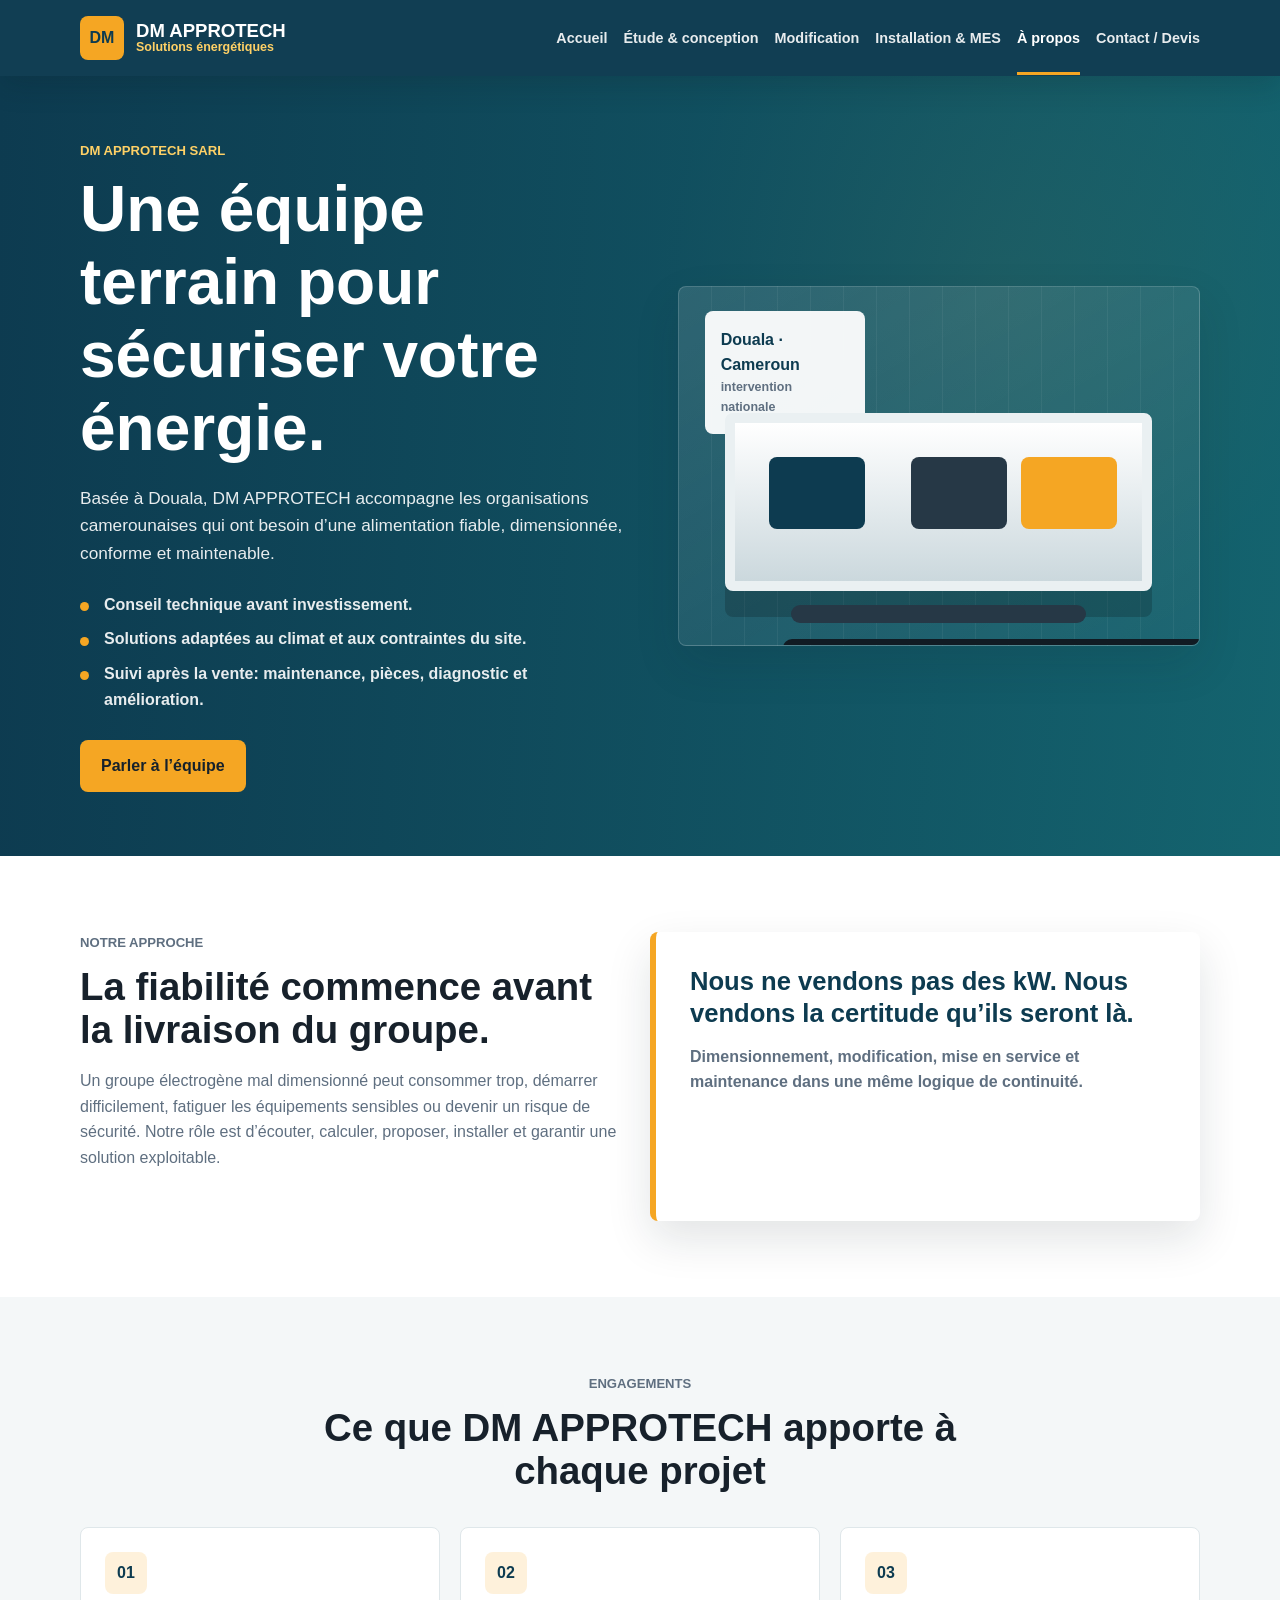
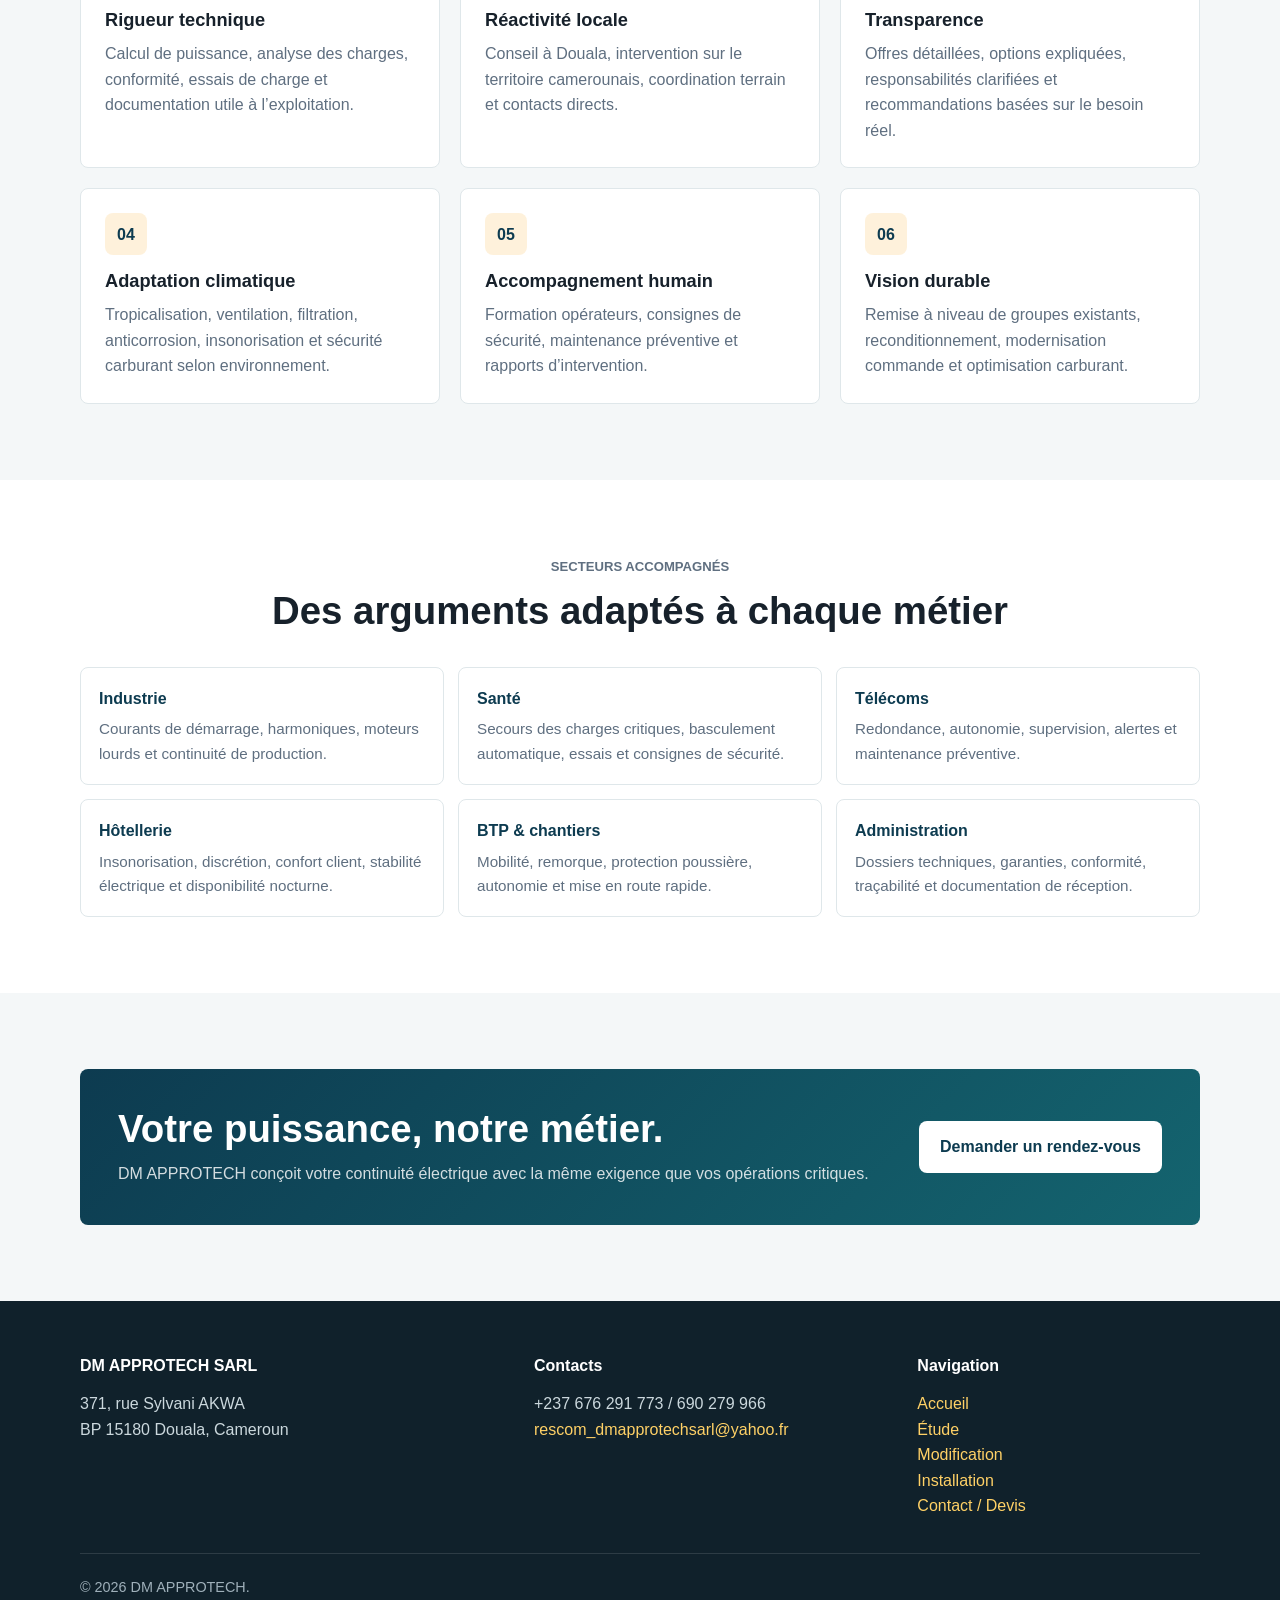
==== a-propos.html @ 30f9d039 "Premier commit" ====
<!DOCTYPE html>
<html lang="fr">
<head>
  <meta charset="UTF-8">
  <meta name="viewport" content="width=device-width, initial-scale=1.0">
  <title>À propos | DM APPROTECH</title>
  <meta name="description" content="Découvrez DM APPROTECH SARL, spécialiste des solutions groupes électrogènes au Cameroun: étude, modification, installation, maintenance et SAV.">
  <link rel="stylesheet" href="css/style.css">
</head>
<body>
  <header class="header">
    <div class="container">
      <a class="logo" href="index.html"><span class="logo-mark">DM</span><span class="logo-text">DM APPROTECH <span>Solutions énergétiques</span></span></a>
      <button class="menu-toggle" type="button" aria-label="Ouvrir le menu" aria-expanded="false">☰</button>
      <ul class="nav-menu">
        <li><a href="index.html">Accueil</a></li>
        <li><a href="etude-conception.html">Étude & conception</a></li>
        <li><a href="modification.html">Modification</a></li>
        <li><a href="installation.html">Installation & MES</a></li>
        <li><a href="a-propos.html">À propos</a></li>
        <li><a href="contact.html">Contact / Devis</a></li>
      </ul>
    </div>
  </header>

  <main>
    <section class="hero">
      <div class="container hero-inner">
        <div class="hero-copy">
          <p class="eyebrow">DM APPROTECH SARL</p>
          <h1>Une équipe terrain pour sécuriser votre énergie.</h1>
          <p class="lead">Basée à Douala, DM APPROTECH accompagne les organisations camerounaises qui ont besoin d’une alimentation fiable, dimensionnée, conforme et maintenable.</p>
          <ul class="hero-points">
            <li>Conseil technique avant investissement.</li>
            <li>Solutions adaptées au climat et aux contraintes du site.</li>
            <li>Suivi après la vente: maintenance, pièces, diagnostic et amélioration.</li>
          </ul>
          <div class="actions"><a class="btn" href="contact.html">Parler à l’équipe</a></div>
        </div>
        <div class="hero-visual"><div class="hero-stat">Douala · Cameroun <span>intervention nationale</span></div><div class="generator-graphic"></div></div>
      </div>
    </section>

    <section class="section">
      <div class="container">
        <div class="grid-2">
          <div class="section-head">
            <p class="eyebrow">Notre approche</p>
            <h2>La fiabilité commence avant la livraison du groupe.</h2>
            <p>Un groupe électrogène mal dimensionné peut consommer trop, démarrer difficilement, fatiguer les équipements sensibles ou devenir un risque de sécurité. Notre rôle est d’écouter, calculer, proposer, installer et garantir une solution exploitable.</p>
          </div>
          <div class="quote-panel">
            <p>Nous ne vendons pas des kW. Nous vendons la certitude qu’ils seront là.</p>
            <span>Dimensionnement, modification, mise en service et maintenance dans une même logique de continuité.</span>
          </div>
        </div>
      </div>
    </section>

    <section class="section section-soft">
      <div class="container">
        <div class="section-head center">
          <p class="eyebrow">Engagements</p>
          <h2>Ce que DM APPROTECH apporte à chaque projet</h2>
        </div>
        <div class="grid-3">
          <article class="card"><span class="icon">01</span><h3>Rigueur technique</h3><p>Calcul de puissance, analyse des charges, conformité, essais de charge et documentation utile à l’exploitation.</p></article>
          <article class="card"><span class="icon">02</span><h3>Réactivité locale</h3><p>Conseil à Douala, intervention sur le territoire camerounais, coordination terrain et contacts directs.</p></article>
          <article class="card"><span class="icon">03</span><h3>Transparence</h3><p>Offres détaillées, options expliquées, responsabilités clarifiées et recommandations basées sur le besoin réel.</p></article>
          <article class="card"><span class="icon">04</span><h3>Adaptation climatique</h3><p>Tropicalisation, ventilation, filtration, anticorrosion, insonorisation et sécurité carburant selon environnement.</p></article>
          <article class="card"><span class="icon">05</span><h3>Accompagnement humain</h3><p>Formation opérateurs, consignes de sécurité, maintenance préventive et rapports d’intervention.</p></article>
          <article class="card"><span class="icon">06</span><h3>Vision durable</h3><p>Remise à niveau de groupes existants, reconditionnement, modernisation commande et optimisation carburant.</p></article>
        </div>
      </div>
    </section>

    <section class="section">
      <div class="container">
        <div class="section-head center">
          <p class="eyebrow">Secteurs accompagnés</p>
          <h2>Des arguments adaptés à chaque métier</h2>
        </div>
        <div class="sector-grid">
          <div class="sector-chip"><strong>Industrie</strong><span>Courants de démarrage, harmoniques, moteurs lourds et continuité de production.</span></div>
          <div class="sector-chip"><strong>Santé</strong><span>Secours des charges critiques, basculement automatique, essais et consignes de sécurité.</span></div>
          <div class="sector-chip"><strong>Télécoms</strong><span>Redondance, autonomie, supervision, alertes et maintenance préventive.</span></div>
          <div class="sector-chip"><strong>Hôtellerie</strong><span>Insonorisation, discrétion, confort client, stabilité électrique et disponibilité nocturne.</span></div>
          <div class="sector-chip"><strong>BTP & chantiers</strong><span>Mobilité, remorque, protection poussière, autonomie et mise en route rapide.</span></div>
          <div class="sector-chip"><strong>Administration</strong><span>Dossiers techniques, garanties, conformité, traçabilité et documentation de réception.</span></div>
        </div>
      </div>
    </section>

    <section class="section section-soft">
      <div class="container">
        <div class="cta-band">
          <div>
            <h2>Votre puissance, notre métier.</h2>
            <p>DM APPROTECH conçoit votre continuité électrique avec la même exigence que vos opérations critiques.</p>
          </div>
          <a class="btn btn-light" href="contact.html">Demander un rendez-vous</a>
        </div>
      </div>
    </section>
  </main>

  <footer class="footer"><div class="container"><div class="footer-grid"><div><h4>DM APPROTECH SARL</h4><p>371, rue Sylvani AKWA<br>BP 15180 Douala, Cameroun</p></div><div><h4>Contacts</h4><p>+237 676 291 773 / 690 279 966<br><a href="mailto:rescom_dmapprotechsarl@yahoo.fr">rescom_dmapprotechsarl@yahoo.fr</a></p></div><div><h4>Navigation</h4><p><a href="index.html">Accueil</a><br><a href="etude-conception.html">Étude</a><br><a href="modification.html">Modification</a><br><a href="installation.html">Installation</a><br><a href="contact.html">Contact / Devis</a></p></div></div><div class="copyright">© 2026 DM APPROTECH.</div></div></footer>
  <script src="js/script.js"></script>
</body>
</html>
---- css/style.css ----
:root {
  --ink: #17212b;
  --muted: #5f6f80;
  --brand: #0d3b50;
  --brand-2: #14646f;
  --accent: #f5a623;
  --accent-2: #ffd166;
  --surface: #ffffff;
  --soft: #f4f7f8;
  --line: #dfe7ea;
  --shadow: 0 18px 45px rgba(16, 33, 43, 0.12);
  --radius: 8px;
}

* {
  box-sizing: border-box;
}

html {
  scroll-behavior: smooth;
}

body {
  margin: 0;
  color: var(--ink);
  font-family: Arial, Helvetica, sans-serif;
  line-height: 1.6;
  background: var(--surface);
}

img,
svg {
  max-width: 100%;
  display: block;
}

a {
  color: inherit;
}

.container {
  width: min(1120px, calc(100% - 40px));
  margin: 0 auto;
}

.header {
  position: sticky;
  top: 0;
  z-index: 20;
  background: rgba(13, 59, 80, 0.98);
  color: #fff;
  box-shadow: 0 10px 28px rgba(10, 25, 35, 0.18);
}

.header .container {
  min-height: 76px;
  display: flex;
  align-items: center;
  justify-content: space-between;
  gap: 24px;
}

.logo {
  display: inline-flex;
  align-items: center;
  gap: 12px;
  text-decoration: none;
}

.logo-mark {
  width: 44px;
  height: 44px;
  display: grid;
  place-items: center;
  border-radius: var(--radius);
  background: var(--accent);
  color: var(--brand);
  font-weight: 800;
}

.logo-text {
  font-size: 1.16rem;
  font-weight: 800;
  letter-spacing: 0;
  line-height: 1.1;
}

.logo-text span {
  display: block;
  color: var(--accent-2);
  font-size: 0.78rem;
  font-weight: 700;
}

.nav-menu {
  display: flex;
  align-items: center;
  gap: 16px;
  padding: 0;
  margin: 0;
  list-style: none;
}

.nav-menu a {
  color: rgba(255, 255, 255, 0.9);
  font-size: 0.9rem;
  font-weight: 700;
  text-decoration: none;
  padding: 26px 0;
  border-bottom: 3px solid transparent;
}

.nav-menu a:hover,
.nav-menu a.active {
  color: #fff;
  border-bottom-color: var(--accent);
}

.menu-toggle {
  display: none;
  width: 44px;
  height: 44px;
  border: 1px solid rgba(255, 255, 255, 0.22);
  border-radius: var(--radius);
  background: transparent;
  color: #fff;
  font-size: 1.35rem;
  cursor: pointer;
}

.hero {
  color: #fff;
  background:
    linear-gradient(90deg, rgba(13, 59, 80, 0.96), rgba(20, 100, 111, 0.82)),
    radial-gradient(circle at 78% 28%, rgba(245, 166, 35, 0.32), transparent 30%),
    linear-gradient(135deg, #0d3b50, #14646f);
  position: relative;
  overflow: hidden;
}

.energy-ball-canvas {
  position: absolute;
  top: 50%;
  right: 5%;
  transform: translateY(-50%);
  opacity: 0.85;
  z-index: 1;
  mix-blend-mode: screen;
}

.hero-inner {
  min-height: 530px;
  display: grid;
  grid-template-columns: 1.02fr 0.98fr;
  align-items: center;
  gap: 54px;
  padding: 64px 0;
  position: relative;
  z-index: 2;
}

.hero-copy {
  max-width: 640px;
}

.eyebrow {
  margin: 0 0 12px;
  color: var(--accent-2);
  font-size: 0.82rem;
  font-weight: 800;
  letter-spacing: 0;
  text-transform: uppercase;
}

h1,
h2,
h3 {
  margin: 0;
  line-height: 1.14;
}

h1 {
  font-size: clamp(2.45rem, 5vw, 4.8rem);
  letter-spacing: 0;
}

h2 {
  font-size: clamp(1.75rem, 3vw, 2.55rem);
}

h3 {
  font-size: 1.14rem;
}

.lead {
  margin: 20px 0 0;
  color: rgba(255, 255, 255, 0.9);
  font-size: 1.08rem;
  max-width: 610px;
}

.hero-points {
  display: grid;
  gap: 9px;
  padding: 0;
  margin: 24px 0 0;
  list-style: none;
}

.hero-points li {
  position: relative;
  padding-left: 24px;
  color: rgba(255, 255, 255, 0.9);
  font-weight: 700;
}

.hero-points li::before {
  content: "";
  position: absolute;
  top: 0.65em;
  left: 0;
  width: 9px;
  height: 9px;
  border-radius: 50%;
  background: var(--accent);
}

.actions {
  display: flex;
  flex-wrap: wrap;
  gap: 12px;
  margin-top: 28px;
}

.btn {
  display: inline-flex;
  align-items: center;
  justify-content: center;
  min-height: 46px;
  gap: 9px;
  padding: 12px 20px;
  border: 1px solid transparent;
  border-radius: var(--radius);
  background: var(--accent);
  color: #16212b;
  font-weight: 800;
  text-decoration: none;
  cursor: pointer;
}

.btn:hover {
  filter: brightness(0.96);
}

.btn-secondary {
  background: rgba(255, 255, 255, 0.08);
  border-color: rgba(255, 255, 255, 0.26);
  color: #fff;
}

.btn-light {
  background: #fff;
  color: var(--brand);
}

.hero-visual {
  position: relative;
  min-height: 360px;
  border: 1px solid rgba(255, 255, 255, 0.18);
  border-radius: var(--radius);
  background:
    linear-gradient(150deg, rgba(255, 255, 255, 0.12), rgba(255, 255, 255, 0.04)),
    repeating-linear-gradient(90deg, transparent 0 32px, rgba(255, 255, 255, 0.05) 32px 33px);
  overflow: hidden;
  box-shadow: var(--shadow);
}

.generator-graphic {
  position: absolute;
  left: 9%;
  right: 9%;
  bottom: 54px;
  height: 178px;
  border: 10px solid #eaf0f2;
  border-radius: var(--radius);
  background: linear-gradient(180deg, #ffffff, #cbd8dd);
  box-shadow: 0 26px 0 rgba(0, 0, 0, 0.18);
}

.generator-graphic::before {
  content: "";
  position: absolute;
  left: 34px;
  top: 34px;
  width: 96px;
  height: 72px;
  border-radius: var(--radius);
  background: var(--brand);
  box-shadow: 142px 0 0 #263846, 252px 0 0 var(--accent);
}

.generator-graphic::after {
  content: "";
  position: absolute;
  left: 56px;
  right: 56px;
  bottom: -42px;
  height: 18px;
  border-radius: 18px;
  background: #263846;
  box-shadow: -8px 34px 0 #111b23, 260px 34px 0 #111b23;
}

.solar-graphic {
  position: absolute;
  left: 8%;
  right: 8%;
  bottom: 48px;
  height: 210px;
}

.solar-graphic::before {
  content: "";
  position: absolute;
  left: 0;
  right: 0;
  bottom: 0;
  height: 128px;
  border: 8px solid #eaf0f2;
  border-radius: var(--radius);
  background:
    linear-gradient(135deg, rgba(20, 100, 111, 0.95), rgba(13, 59, 80, 0.95)),
    repeating-linear-gradient(90deg, transparent 0 70px, rgba(255, 255, 255, 0.35) 70px 72px),
    repeating-linear-gradient(0deg, transparent 0 42px, rgba(255, 255, 255, 0.35) 42px 44px);
  transform: skewY(-7deg);
  box-shadow: 0 28px 0 rgba(0, 0, 0, 0.18);
}

.solar-graphic::after {
  content: "";
  position: absolute;
  top: 0;
  right: 22px;
  width: 76px;
  height: 76px;
  border-radius: 50%;
  background: radial-gradient(circle, #ffd166 0 38%, #f5a623 39% 100%);
  box-shadow: 0 0 42px rgba(255, 209, 102, 0.76);
}

.hero-stat {
  position: absolute;
  left: 26px;
  top: 24px;
  width: 160px;
  padding: 16px;
  border-radius: var(--radius);
  background: rgba(255, 255, 255, 0.94);
  color: var(--brand);
  font-weight: 800;
}

.hero-stat span {
  display: block;
  color: var(--muted);
  font-size: 0.78rem;
  font-weight: 700;
}

.section {
  padding: 76px 0;
}

.section-soft {
  background: var(--soft);
}

.section-head {
  max-width: 760px;
  margin-bottom: 34px;
}

.section-head.center {
  margin-left: auto;
  margin-right: auto;
  text-align: center;
}

.section-head p,
.text-muted {
  color: var(--muted);
}

.stat-strip {
  display: grid;
  grid-template-columns: repeat(4, minmax(0, 1fr));
  gap: 1px;
  overflow: hidden;
  border: 1px solid var(--line);
  border-radius: var(--radius);
  background: var(--line);
}

.stat-item {
  padding: 24px;
  background: #fff;
}

.stat-item strong {
  display: block;
  color: var(--brand);
  font-size: clamp(1.55rem, 3vw, 2.45rem);
  line-height: 1;
}

.stat-item span {
  display: block;
  margin-top: 8px;
  color: var(--muted);
  font-weight: 700;
}

.grid-2,
.grid-3,
.grid-4 {
  display: grid;
  gap: 20px;
}

.grid-2 {
  grid-template-columns: repeat(2, minmax(0, 1fr));
}

.grid-3 {
  grid-template-columns: repeat(3, minmax(0, 1fr));
}

.grid-4 {
  grid-template-columns: repeat(4, minmax(0, 1fr));
}

.card,
.panel {
  background: #fff;
  border: 1px solid var(--line);
  border-radius: var(--radius);
}

.card {
  padding: 24px;
  min-height: 100%;
}

.card p {
  margin: 10px 0 0;
  color: var(--muted);
}

.card.accent-card {
  border-color: rgba(245, 166, 35, 0.42);
  background: linear-gradient(180deg, #fff, #fff8eb);
}

.service-link {
  display: inline-flex;
  margin-top: 18px;
  color: var(--brand);
  font-weight: 800;
  text-decoration: none;
}

.service-link:hover {
  color: var(--brand-2);
}

.icon {
  width: 42px;
  height: 42px;
  display: grid;
  place-items: center;
  margin-bottom: 16px;
  border-radius: var(--radius);
  background: rgba(245, 166, 35, 0.16);
  color: var(--brand);
  font-weight: 900;
}

.process {
  counter-reset: step;
}

.process .card {
  position: relative;
  padding-top: 58px;
}

.process .card::before {
  counter-increment: step;
  content: counter(step, decimal-leading-zero);
  position: absolute;
  top: 20px;
  left: 24px;
  color: var(--accent);
  font-weight: 900;
}

.feature-list {
  display: grid;
  gap: 11px;
  padding: 0;
  margin: 18px 0 0;
  list-style: none;
}

.feature-list li {
  position: relative;
  padding-left: 26px;
  color: var(--muted);
}

.feature-list li::before {
  content: "";
  position: absolute;
  top: 0.66em;
  left: 0;
  width: 9px;
  height: 9px;
  border-radius: 50%;
  background: var(--accent);
}

.compact-list {
  display: grid;
  gap: 12px;
  padding: 0;
  margin: 0;
  list-style: none;
}

.compact-list li {
  padding-bottom: 12px;
  border-bottom: 1px solid var(--line);
  color: var(--muted);
}

.compact-list li:last-child {
  padding-bottom: 0;
  border-bottom: 0;
}

.compact-list strong {
  display: block;
  color: var(--brand);
}

.argument-table {
  display: grid;
  gap: 12px;
}

.argument-row {
  display: grid;
  grid-template-columns: minmax(160px, 0.42fr) 1fr;
  gap: 18px;
  padding: 18px;
  border: 1px solid var(--line);
  border-radius: var(--radius);
  background: #fff;
}

.argument-row strong {
  color: var(--brand);
}

.argument-row p {
  margin: 0;
  color: var(--muted);
}

.quote-panel {
  padding: 34px;
  border-left: 6px solid var(--accent);
  border-radius: var(--radius);
  background: #fff;
  box-shadow: var(--shadow);
}

.quote-panel p {
  margin: 0;
  color: var(--brand);
  font-size: clamp(1.25rem, 2vw, 1.8rem);
  font-weight: 800;
  line-height: 1.25;
}

.quote-panel span {
  display: block;
  margin-top: 14px;
  color: var(--muted);
  font-weight: 700;
}

.sector-grid {
  display: grid;
  grid-template-columns: repeat(3, minmax(0, 1fr));
  gap: 14px;
}

.sector-chip {
  padding: 18px;
  border: 1px solid var(--line);
  border-radius: var(--radius);
  background: #fff;
}

.sector-chip strong {
  display: block;
  color: var(--brand);
}

.sector-chip span {
  display: block;
  margin-top: 6px;
  color: var(--muted);
  font-size: 0.95rem;
}

.comparison-table {
  overflow-x: auto;
  border: 1px solid var(--line);
  border-radius: var(--radius);
  background: #fff;
}

.comparison-table table {
  width: 100%;
  min-width: 760px;
  border-collapse: collapse;
}

.comparison-table th,
.comparison-table td {
  padding: 16px;
  border-bottom: 1px solid var(--line);
  text-align: left;
  vertical-align: top;
}

.comparison-table th {
  color: var(--brand);
  background: #f8fbfb;
}

.comparison-table tr:last-child td {
  border-bottom: 0;
}

.comparison-table td {
  color: var(--muted);
}

.cta-band {
  padding: 38px;
  border-radius: var(--radius);
  background: linear-gradient(135deg, var(--brand), var(--brand-2));
  color: #fff;
  display: flex;
  align-items: center;
  justify-content: space-between;
  gap: 28px;
}

.cta-band p {
  margin: 10px 0 0;
  color: rgba(255, 255, 255, 0.82);
}

.form-card {
  padding: 28px;
  box-shadow: var(--shadow);
}

.form-group {
  margin-bottom: 16px;
}

.form-group label {
  display: block;
  margin-bottom: 7px;
  color: var(--brand);
  font-weight: 800;
}

.form-group input,
.form-group select,
.form-group textarea {
  width: 100%;
  min-height: 45px;
  padding: 11px 12px;
  border: 1px solid #cbd8dd;
  border-radius: var(--radius);
  color: var(--ink);
  font: inherit;
  background: #fff;
}

.form-group textarea {
  min-height: 150px;
  resize: vertical;
}

.form-group input:focus,
.form-group select:focus,
.form-group textarea:focus {
  outline: 3px solid rgba(245, 166, 35, 0.24);
  border-color: var(--accent);
}

.contact-list {
  display: grid;
  gap: 14px;
}

.contact-item strong {
  display: block;
  color: var(--brand);
}

.map-frame {
  width: 100%;
  height: 260px;
  margin-top: 22px;
  border: 0;
  border-radius: var(--radius);
  box-shadow: inset 0 0 0 1px var(--line);
}

.footer {
  padding: 52px 0 24px;
  color: #cbd8dd;
  background: #10212b;
}

.footer-grid {
  display: grid;
  grid-template-columns: 1.2fr 1fr 0.8fr;
  gap: 30px;
}

.footer h4 {
  margin: 0 0 13px;
  color: #fff;
}

.footer p {
  margin: 0;
}

.footer a {
  color: #ffd166;
  text-decoration: none;
}

.footer a:hover {
  text-decoration: underline;
}

.copyright {
  margin-top: 34px;
  padding-top: 22px;
  border-top: 1px solid rgba(255, 255, 255, 0.12);
  font-size: 0.9rem;
  color: #9fb0ba;
}

@media (max-width: 920px) {
  .energy-ball-canvas {
    display: none;
  }

  .header .container {
    flex-wrap: wrap;
  }

  .menu-toggle {
    display: grid;
    place-items: center;
  }

  .nav-menu {
    display: none;
    width: 100%;
    flex-direction: column;
    align-items: stretch;
    gap: 0;
    padding: 0 0 14px;
  }

  .nav-menu.active {
    display: flex;
  }

  .nav-menu a {
    display: block;
    padding: 13px 0;
  }

  .hero-inner,
  .grid-2,
  .grid-3,
  .grid-4,
  .stat-strip,
  .sector-grid,
  .footer-grid {
    grid-template-columns: 1fr;
  }

  .argument-row {
    grid-template-columns: 1fr;
  }

  .hero-inner {
    min-height: 0;
    padding: 48px 0;
  }

  .hero-visual {
    min-height: 300px;
  }

  .cta-band {
    align-items: flex-start;
    flex-direction: column;
  }
}

@media (max-width: 560px) {
  .container {
    width: min(100% - 28px, 1120px);
  }

  .section {
    padding: 52px 0;
  }

  .actions,
  .btn {
    width: 100%;
  }

  .hero-visual {
    min-height: 240px;
  }

  .generator-graphic {
    left: 7%;
    right: 7%;
    bottom: 42px;
    height: 128px;
  }

  .generator-graphic::before {
    left: 18px;
    top: 25px;
    width: 64px;
    height: 48px;
    box-shadow: 98px 0 0 #263846, 174px 0 0 var(--accent);
  }
}
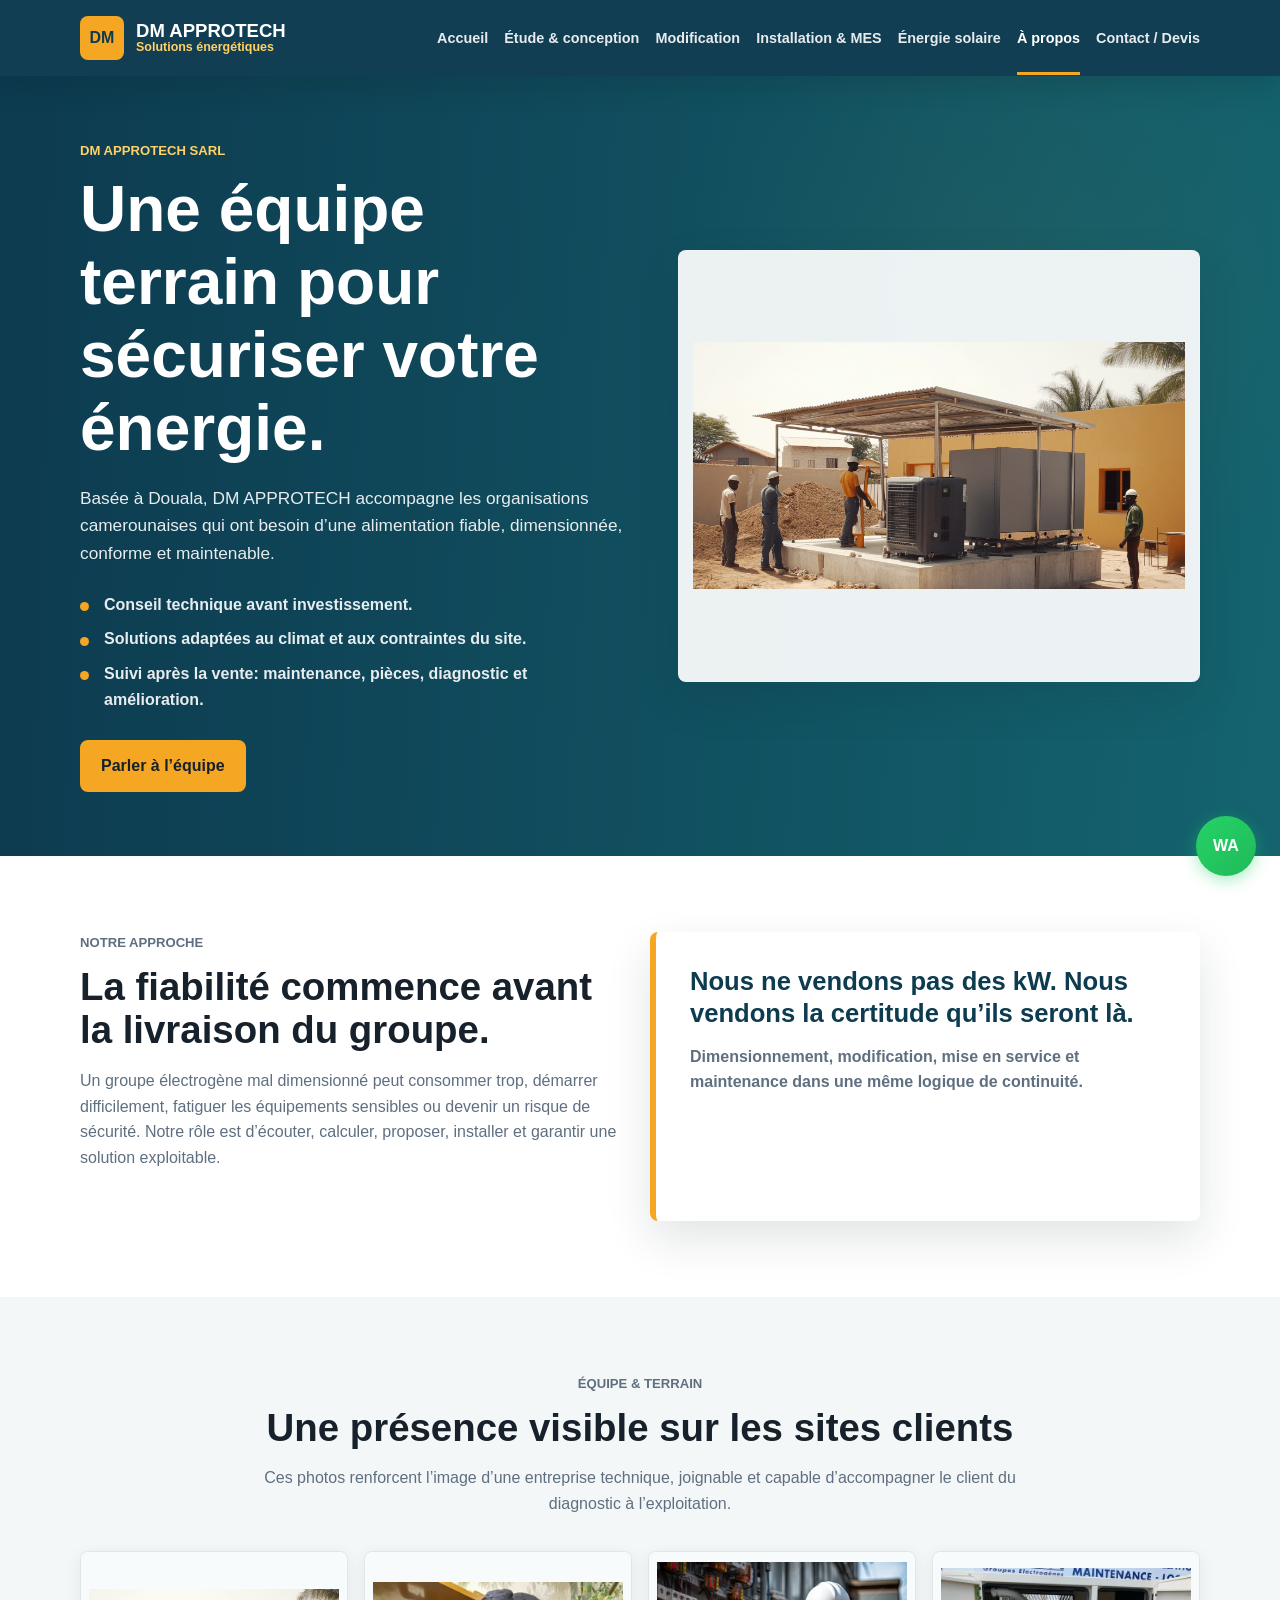
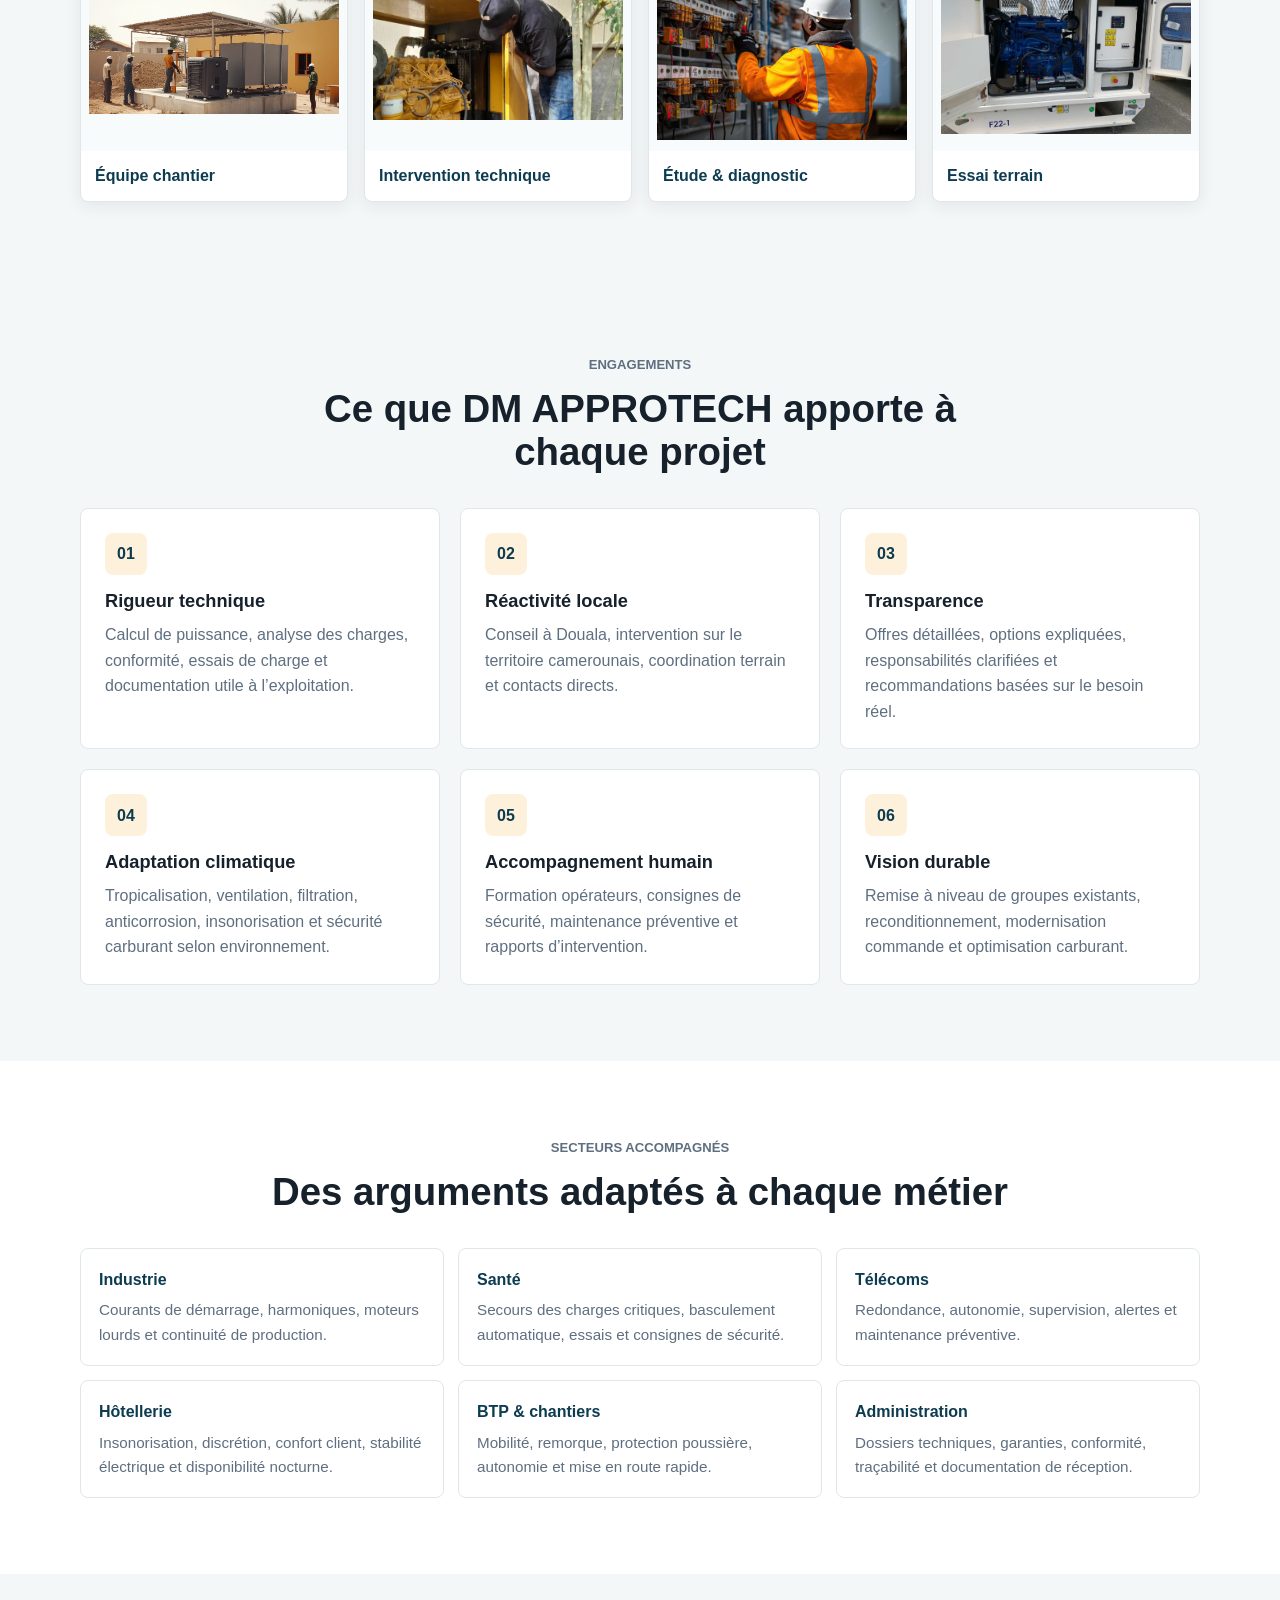
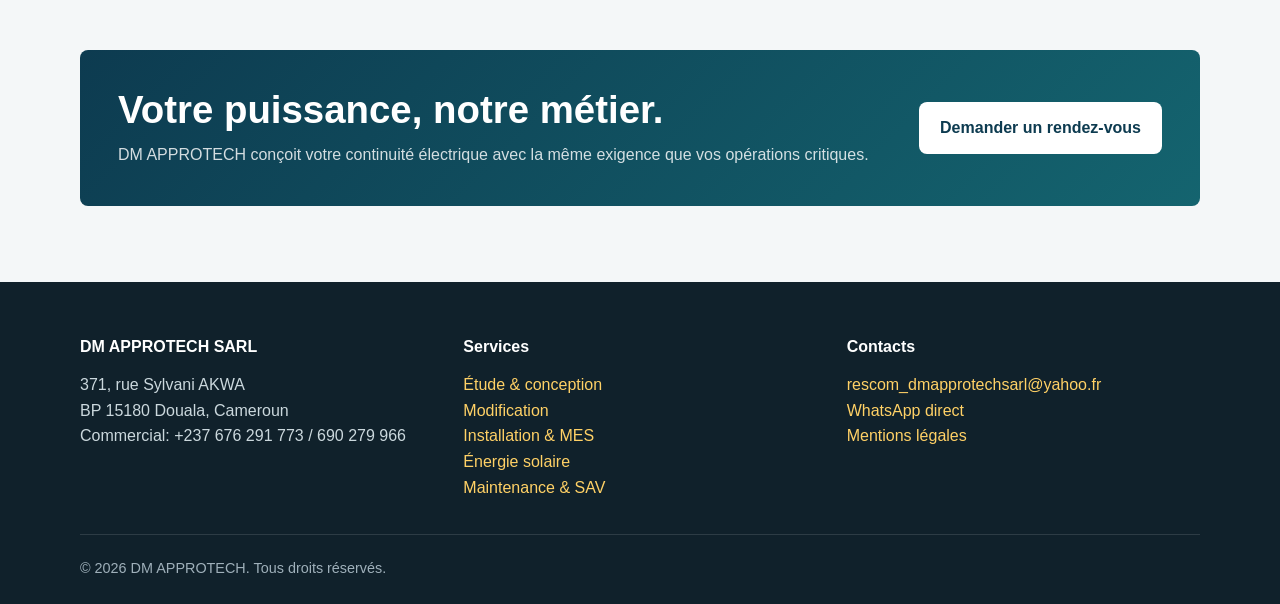
==== commit 3bca13d0: "Description claire de ce qui a été changé" ====
--- a/a-propos.html
+++ b/a-propos.html
@@ -1,10 +1,11 @@
-<!DOCTYPE html>
+﻿<!DOCTYPE html>
 <html lang="fr">
 <head>
   <meta charset="UTF-8">
   <meta name="viewport" content="width=device-width, initial-scale=1.0">
   <title>À propos | DM APPROTECH</title>
   <meta name="description" content="Découvrez DM APPROTECH SARL, spécialiste des solutions groupes électrogènes au Cameroun: étude, modification, installation, maintenance et SAV.">
+  <link rel="icon" type="image/svg+xml" href="favicon.svg">
   <link rel="stylesheet" href="css/style.css">
 </head>
 <body>
@@ -17,6 +18,7 @@
         <li><a href="etude-conception.html">Étude & conception</a></li>
         <li><a href="modification.html">Modification</a></li>
         <li><a href="installation.html">Installation & MES</a></li>
+        <li><a href="energie-solaire.html">Énergie solaire</a></li>
         <li><a href="a-propos.html">À propos</a></li>
         <li><a href="contact.html">Contact / Devis</a></li>
       </ul>
@@ -37,7 +39,9 @@
           </ul>
           <div class="actions"><a class="btn" href="contact.html">Parler à l’équipe</a></div>
         </div>
-        <div class="hero-visual"><div class="hero-stat">Douala · Cameroun <span>intervention nationale</span></div><div class="generator-graphic"></div></div>
+        <figure class="hero-media">
+          <img src="images/Équipe devant un groupe ou sur chantier..png" alt="Équipe DM APPROTECH devant un groupe électrogène sur chantier">
+        </figure>
       </div>
     </section>
 
@@ -53,6 +57,22 @@
             <p>Nous ne vendons pas des kW. Nous vendons la certitude qu’ils seront là.</p>
             <span>Dimensionnement, modification, mise en service et maintenance dans une même logique de continuité.</span>
           </div>
+        </div>
+      </div>
+    </section>
+
+    <section class="section section-soft">
+      <div class="container">
+        <div class="section-head center">
+          <p class="eyebrow">Équipe & terrain</p>
+          <h2>Une présence visible sur les sites clients</h2>
+          <p>Ces photos renforcent l’image d’une entreprise technique, joignable et capable d’accompagner le client du diagnostic à l’exploitation.</p>
+        </div>
+        <div class="project-gallery">
+          <figure><img src="images/Équipe devant un groupe ou sur chantier..png" alt="Équipe devant un groupe sur chantier" loading="lazy"><figcaption>Équipe chantier</figcaption></figure>
+          <figure><img src="images/Techniciens en intervention.png" alt="Techniciens en intervention" loading="lazy"><figcaption>Intervention technique</figcaption></figure>
+          <figure><img src="images/Ingénieur avec plan ou tableau électrique.png" alt="Ingénieur avec plan ou tableau électrique" loading="lazy"><figcaption>Étude & diagnostic</figcaption></figure>
+          <figure><img src="images/Groupe en fonctionnemen.png" alt="Groupe électrogène en fonctionnement" loading="lazy"><figcaption>Essai terrain</figcaption></figure>
         </div>
       </div>
     </section>
@@ -104,7 +124,16 @@
     </section>
   </main>
 
-  <footer class="footer"><div class="container"><div class="footer-grid"><div><h4>DM APPROTECH SARL</h4><p>371, rue Sylvani AKWA<br>BP 15180 Douala, Cameroun</p></div><div><h4>Contacts</h4><p>+237 676 291 773 / 690 279 966<br><a href="mailto:rescom_dmapprotechsarl@yahoo.fr">rescom_dmapprotechsarl@yahoo.fr</a></p></div><div><h4>Navigation</h4><p><a href="index.html">Accueil</a><br><a href="etude-conception.html">Étude</a><br><a href="modification.html">Modification</a><br><a href="installation.html">Installation</a><br><a href="contact.html">Contact / Devis</a></p></div></div><div class="copyright">© 2026 DM APPROTECH.</div></div></footer>
+  <footer class="footer">
+    <div class="container">
+      <div class="footer-grid">
+        <div><h4>DM APPROTECH SARL</h4><p>371, rue Sylvani AKWA<br>BP 15180 Douala, Cameroun<br>Commercial: +237 676 291 773 / 690 279 966</p></div>
+        <div><h4>Services</h4><p><a href="etude-conception.html">Étude & conception</a><br><a href="modification.html">Modification</a><br><a href="installation.html">Installation & MES</a><br><a href="energie-solaire.html">Énergie solaire</a><br><a href="contact.html">Maintenance & SAV</a></p></div>
+        <div><h4>Contacts</h4><p><a href="mailto:rescom_dmapprotechsarl@yahoo.fr">rescom_dmapprotechsarl@yahoo.fr</a><br><a href="https://wa.me/237676291773">WhatsApp direct</a><br><a href="mentions-legales.html">Mentions légales</a></p></div>
+      </div>
+      <div class="copyright">© 2026 DM APPROTECH. Tous droits réservés.</div>
+    </div>
+  </footer>
   <script src="js/script.js"></script>
 </body>
 </html>
--- a/css/style.css
+++ b/css/style.css
@@ -138,6 +138,24 @@
   overflow: hidden;
 }
 
+.hero-image {
+  position: absolute;
+  top: 0;
+  right: 0;
+  width: 50%;
+  height: 100%;
+  object-fit: contain;
+  object-position: center;
+  z-index: 1;
+  opacity: 0.95;
+  padding: 28px;
+}
+
+.hero .container {
+  position: relative;
+  z-index: 2;
+}
+
 .energy-ball-canvas {
   position: absolute;
   top: 50%;
@@ -161,6 +179,23 @@
 
 .hero-copy {
   max-width: 640px;
+}
+
+.hero-media {
+  margin: 0;
+  border-radius: var(--radius);
+  overflow: hidden;
+  box-shadow: var(--shadow);
+  border: 1px solid rgba(255, 255, 255, 0.18);
+  background: rgba(255, 255, 255, 0.92);
+}
+
+.hero-media img {
+  width: 100%;
+  height: clamp(300px, 38vw, 430px);
+  object-fit: contain;
+  object-position: center;
+  padding: 14px;
 }
 
 .eyebrow {
@@ -625,6 +660,70 @@
   font-size: 0.95rem;
 }
 
+.reference-strip {
+  display: flex;
+  flex-wrap: wrap;
+  justify-content: center;
+  gap: 10px;
+}
+
+.reference-strip span {
+  padding: 10px 14px;
+  border: 1px solid var(--line);
+  border-radius: var(--radius);
+  background: #fff;
+  color: var(--brand);
+  font-weight: 800;
+}
+
+.cta-inline {
+  display: flex;
+  align-items: center;
+  justify-content: space-between;
+  gap: 22px;
+  margin-top: 24px;
+  padding: 22px;
+  border: 1px solid rgba(245, 166, 35, 0.36);
+  border-radius: var(--radius);
+  background: #fff8eb;
+}
+
+.cta-inline p {
+  margin: 0;
+  color: var(--muted);
+  font-weight: 700;
+}
+
+.project-gallery {
+  display: grid;
+  grid-template-columns: repeat(4, minmax(0, 1fr));
+  gap: 16px;
+}
+
+.project-gallery figure {
+  margin: 0;
+  overflow: hidden;
+  border: 1px solid var(--line);
+  border-radius: var(--radius);
+  background: #fff;
+  box-shadow: 0 4px 16px rgba(16, 33, 43, 0.08);
+}
+
+.project-gallery img {
+  width: 100%;
+  aspect-ratio: 4 / 3;
+  object-fit: contain;
+  object-position: center;
+  padding: 8px;
+  background: #f8fbfb;
+}
+
+.project-gallery figcaption {
+  padding: 12px 14px;
+  color: var(--brand);
+  font-weight: 800;
+}
+
 .comparison-table {
   overflow-x: auto;
   border: 1px solid var(--line);
@@ -743,7 +842,7 @@
 
 .footer-grid {
   display: grid;
-  grid-template-columns: 1.2fr 1fr 0.8fr;
+  grid-template-columns: repeat(auto-fit, minmax(210px, 1fr));
   gap: 30px;
 }
 
@@ -771,6 +870,137 @@
   border-top: 1px solid rgba(255, 255, 255, 0.12);
   font-size: 0.9rem;
   color: #9fb0ba;
+}
+
+/* Bouton WhatsApp flottant */
+.whatsapp-btn {
+  position: fixed;
+  bottom: 24px;
+  right: 24px;
+  z-index: 30;
+  width: 60px;
+  height: 60px;
+  background: linear-gradient(135deg, #25d366 0%, #20ba5a 100%);
+  border-radius: 50%;
+  display: flex;
+  align-items: center;
+  justify-content: center;
+  color: white;
+  text-decoration: none;
+  box-shadow: 0 4px 16px rgba(37, 211, 102, 0.4);
+  transition: all 0.3s ease;
+  border: 0;
+}
+
+.whatsapp-btn:hover {
+  transform: scale(1.1);
+  box-shadow: 0 6px 24px rgba(37, 211, 102, 0.6);
+}
+
+.whatsapp-btn:active {
+  transform: scale(0.95);
+}
+
+.whatsapp-btn svg {
+  width: 32px;
+  height: 32px;
+  display: block;
+}
+
+.whatsapp-btn .whatsapp-initials {
+  font-weight: 900;
+  letter-spacing: 0;
+}
+
+.privacy-note {
+  margin: 18px 0 0;
+  padding-top: 14px;
+  border-top: 1px solid var(--line);
+  color: var(--muted);
+  font-size: 0.92rem;
+}
+
+/* Section des clients */
+.clients-showcase {
+  text-align: center;
+  margin-top: 34px;
+}
+
+.clients-image {
+  max-width: 100%;
+  height: auto;
+  margin: 0 auto;
+  border-radius: var(--radius);
+  box-shadow: 0 4px 16px rgba(16, 33, 43, 0.1);
+}
+
+.image-guide-grid {
+  display: grid;
+  grid-template-columns: repeat(2, minmax(0, 1fr));
+  gap: 20px;
+}
+
+.image-guide-card {
+  display: grid;
+  grid-template-columns: 180px 1fr;
+  gap: 18px;
+  align-items: stretch;
+  min-height: 190px;
+  padding: 16px;
+  border: 1px solid var(--line);
+  border-radius: var(--radius);
+  background: #fff;
+}
+
+.image-guide-card img {
+  width: 100%;
+  height: 100%;
+  min-height: 158px;
+  object-fit: contain;
+  object-position: center;
+  padding: 8px;
+  background: #f8fbfb;
+  border-radius: var(--radius);
+}
+
+.image-guide-card p {
+  margin: 10px 0 0;
+  color: var(--muted);
+}
+
+.image-guide-card span {
+  display: block;
+  margin-top: 12px;
+  color: var(--brand);
+  font-size: 0.92rem;
+  font-weight: 800;
+}
+
+.section-image {
+  max-width: 100%;
+  height: auto;
+  margin: 0 auto;
+  border-radius: var(--radius);
+  box-shadow: 0 4px 16px rgba(16, 33, 43, 0.1);
+  object-fit: contain;
+  object-position: center;
+}
+
+/* Images responsives */
+@media (max-width: 920px) {
+  .hero-image {
+    width: 100%;
+    position: relative;
+    top: auto;
+    right: auto;
+    height: auto;
+    margin-top: 28px;
+    padding: 14px;
+  }
+
+  .clients-showcase {
+    margin-top: 28px;
+  }
 }
 
 @media (max-width: 920px) {
@@ -809,6 +1039,8 @@
   .grid-2,
   .grid-3,
   .grid-4,
+  .image-guide-grid,
+  .project-gallery,
   .stat-strip,
   .sector-grid,
   .footer-grid {
@@ -829,6 +1061,11 @@
   }
 
   .cta-band {
+    align-items: flex-start;
+    flex-direction: column;
+  }
+
+  .cta-inline {
     align-items: flex-start;
     flex-direction: column;
   }
@@ -866,4 +1103,12 @@
     height: 48px;
     box-shadow: 98px 0 0 #263846, 174px 0 0 var(--accent);
   }
-}
+
+  .image-guide-card {
+    grid-template-columns: 1fr;
+  }
+
+  .image-guide-card img {
+    height: 190px;
+  }
+}
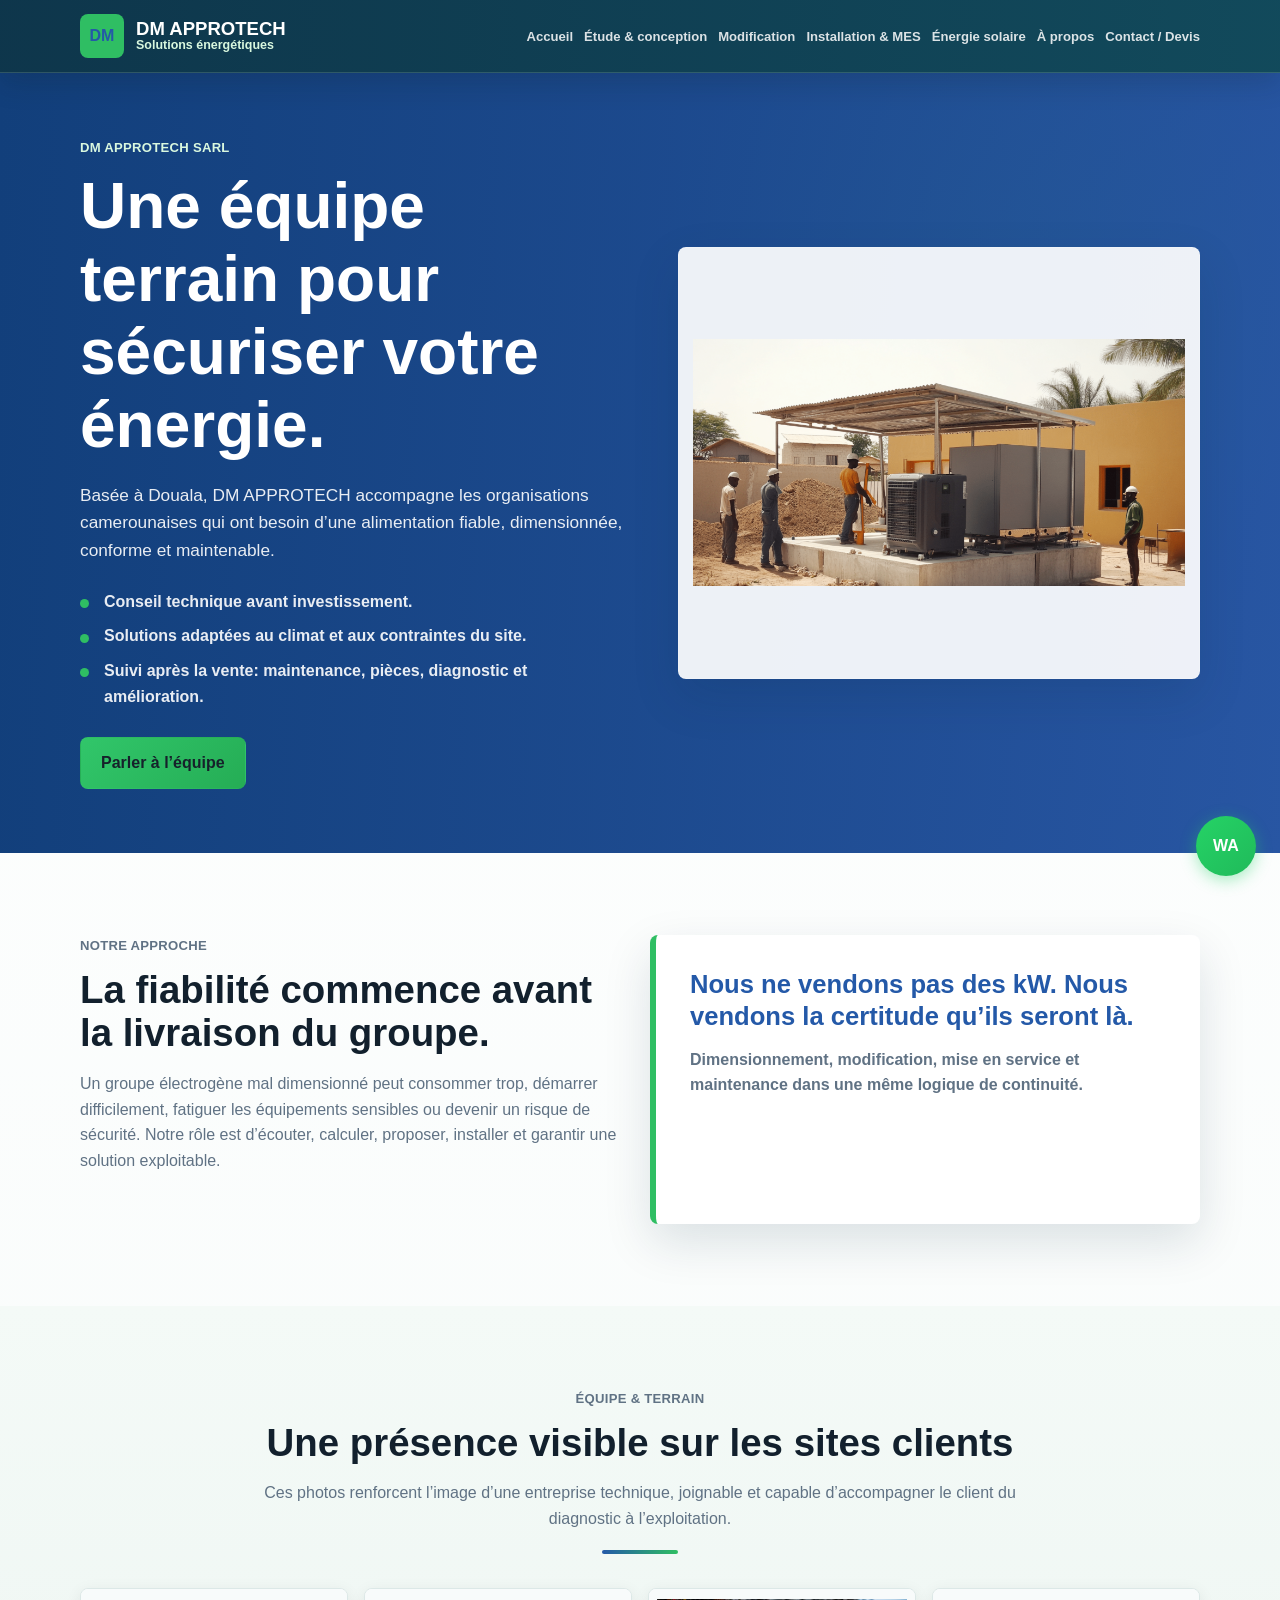
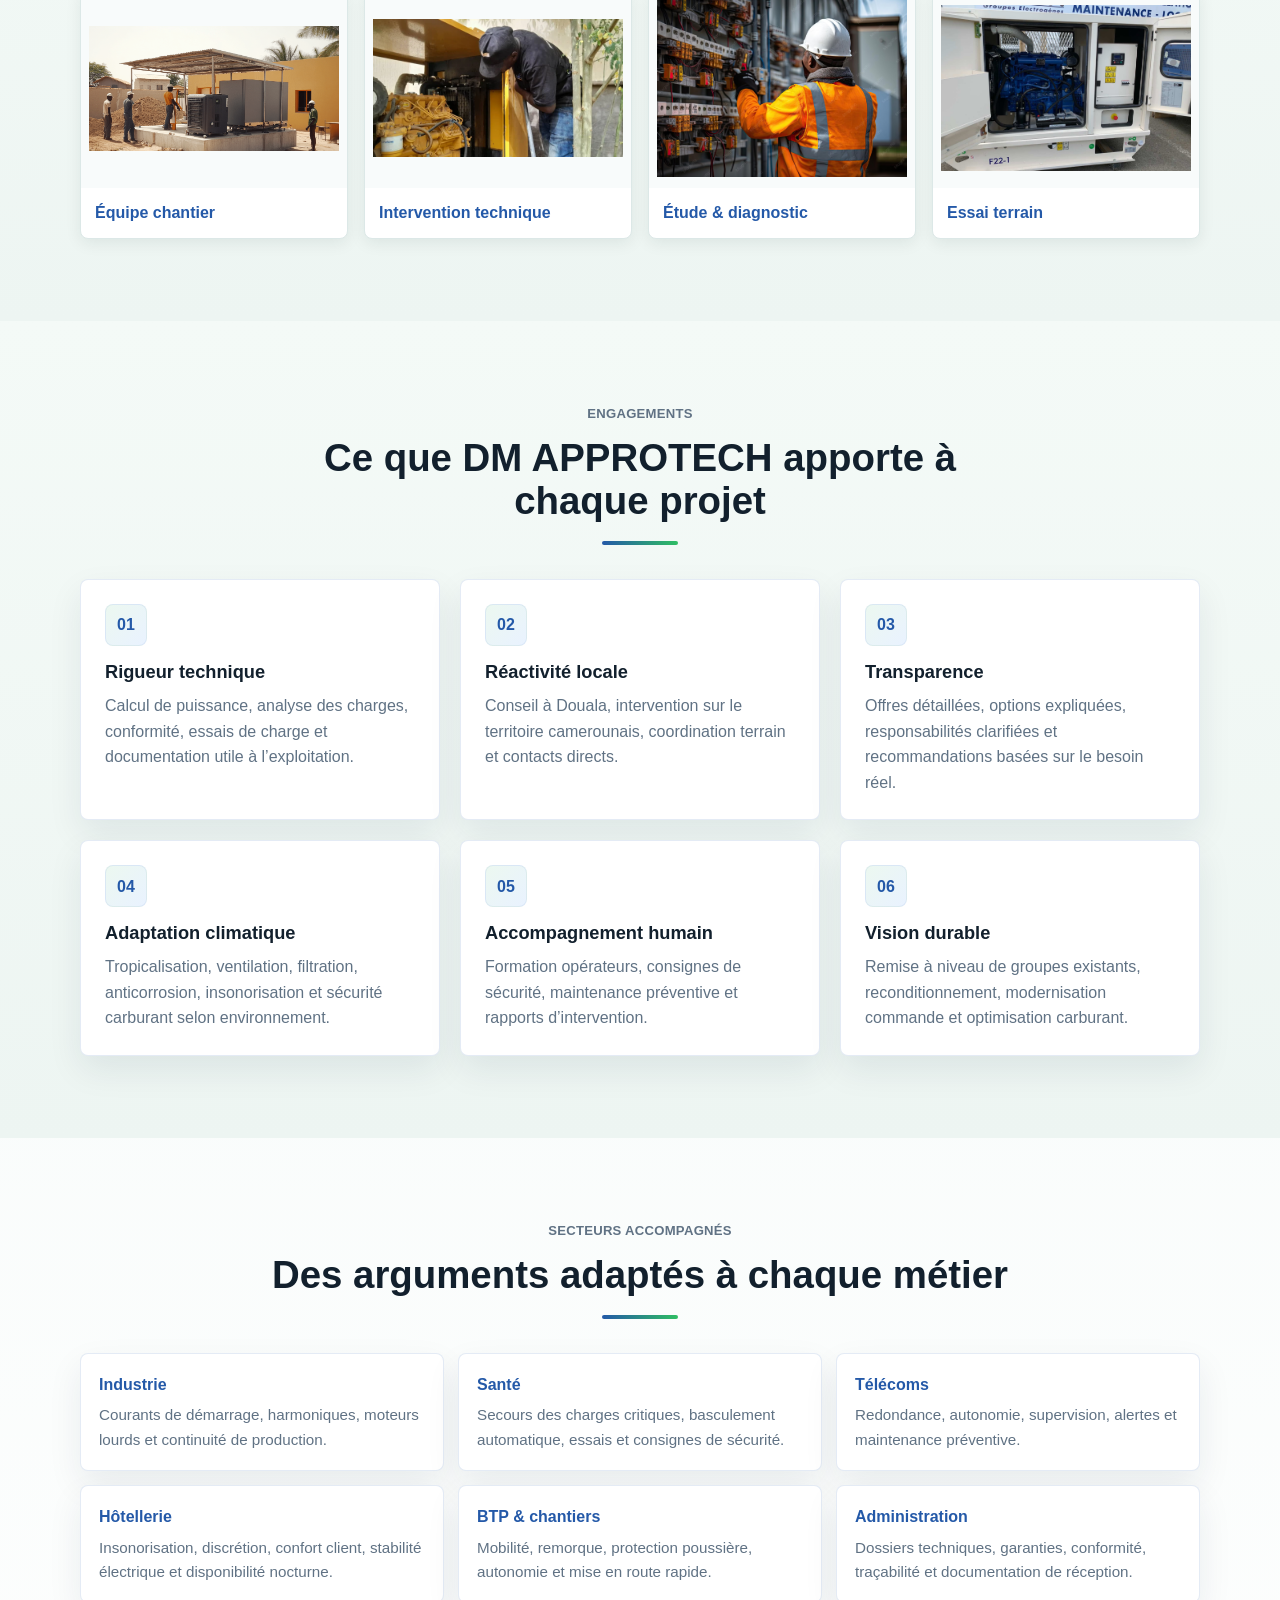
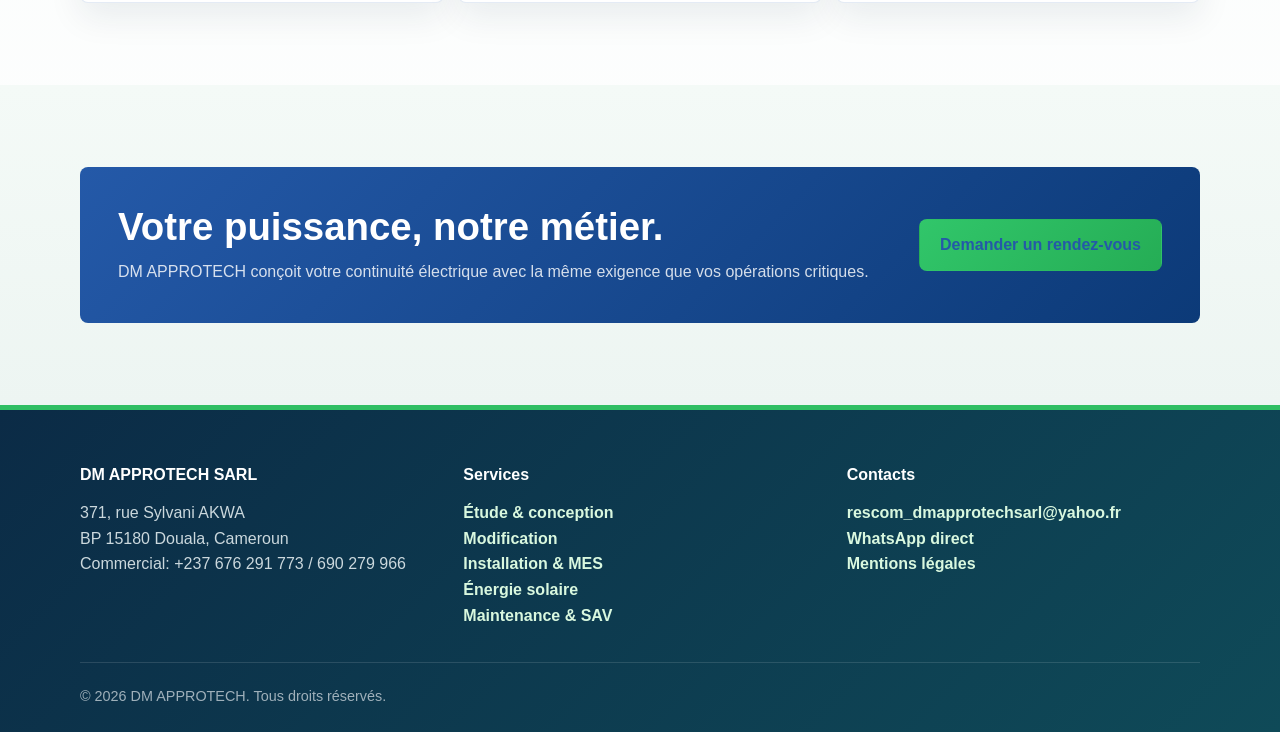
==== commit 37911c61: "ok" ====
--- a/a-propos.html
+++ b/a-propos.html
@@ -5,7 +5,8 @@
   <meta name="viewport" content="width=device-width, initial-scale=1.0">
   <title>À propos | DM APPROTECH</title>
   <meta name="description" content="Découvrez DM APPROTECH SARL, spécialiste des solutions groupes électrogènes au Cameroun: étude, modification, installation, maintenance et SAV.">
-  <link rel="icon" type="image/svg+xml" href="favicon.svg">
+  <link rel="icon" type="image/png" href="images/Logo Dm_approtech.png">
+  <link rel="apple-touch-icon" href="images/Logo Dm_approtech.png">
   <link rel="stylesheet" href="css/style.css">
 </head>
 <body>
--- a/css/style.css
+++ b/css/style.css
@@ -1,12 +1,14 @@
 :root {
   --ink: #17212b;
   --muted: #5f6f80;
-  --brand: #0d3b50;
-  --brand-2: #14646f;
-  --accent: #f5a623;
-  --accent-2: #ffd166;
+  --brand: #2856a3;
+  --brand-2: #123f7b;
+  --accent: #29b34a;
+  --accent-2: #b9f2c6;
+  --wilson: #174f95;
+  --warning: #f5a623;
   --surface: #ffffff;
-  --soft: #f4f7f8;
+  --soft: #f3f8f6;
   --line: #dfe7ea;
   --shadow: 0 18px 45px rgba(16, 33, 43, 0.12);
   --radius: 8px;
@@ -26,6 +28,7 @@
   font-family: Arial, Helvetica, sans-serif;
   line-height: 1.6;
   background: var(--surface);
+  overflow-x: hidden;
 }
 
 img,
@@ -108,12 +111,35 @@
   text-decoration: none;
   padding: 26px 0;
   border-bottom: 3px solid transparent;
+  transition: color 0.22s ease, border-color 0.22s ease, transform 0.22s ease;
 }
 
 .nav-menu a:hover,
 .nav-menu a.active {
   color: #fff;
   border-bottom-color: var(--accent);
+}
+
+.nav-menu a:hover {
+  transform: translateY(-1px);
+}
+
+.nav-menu .nav-cta {
+  min-height: 38px;
+  padding: 9px 14px;
+  border: 0;
+  border-radius: var(--radius);
+  background: var(--accent);
+  color: #092417;
+  box-shadow: 0 0 0 rgba(41, 179, 74, 0);
+  animation: cta-pulse 2.6s ease-in-out infinite;
+}
+
+.nav-menu .nav-cta:hover,
+.nav-menu .nav-cta.active {
+  color: #092417;
+  border-bottom-color: transparent;
+  filter: brightness(1.04);
 }
 
 .menu-toggle {
@@ -131,9 +157,9 @@
 .hero {
   color: #fff;
   background:
-    linear-gradient(90deg, rgba(13, 59, 80, 0.96), rgba(20, 100, 111, 0.82)),
-    radial-gradient(circle at 78% 28%, rgba(245, 166, 35, 0.32), transparent 30%),
-    linear-gradient(135deg, #0d3b50, #14646f);
+    linear-gradient(90deg, rgba(18, 63, 123, 0.96), rgba(40, 86, 163, 0.82)),
+    radial-gradient(circle at 78% 28%, rgba(41, 179, 74, 0.28), transparent 30%),
+    linear-gradient(135deg, #123f7b, #2856a3);
   position: relative;
   overflow: hidden;
 }
@@ -268,6 +294,8 @@
 }
 
 .btn {
+  position: relative;
+  overflow: hidden;
   display: inline-flex;
   align-items: center;
   justify-content: center;
@@ -281,10 +309,25 @@
   font-weight: 800;
   text-decoration: none;
   cursor: pointer;
+  box-shadow: 0 0 0 rgba(41, 179, 74, 0);
+  transition: transform 0.22s ease, box-shadow 0.22s ease, filter 0.22s ease;
+  animation: cta-pulse 2.8s ease-in-out infinite;
+}
+
+.btn::after {
+  content: "";
+  position: absolute;
+  inset: 0;
+  pointer-events: none;
+  transform: translateX(-130%) skewX(-18deg);
+  background: linear-gradient(90deg, transparent, rgba(255, 255, 255, 0.38), transparent);
+  animation: cta-sheen 3.4s ease-in-out infinite;
 }
 
 .btn:hover {
   filter: brightness(0.96);
+  transform: translateY(-2px);
+  box-shadow: 0 14px 30px rgba(41, 179, 74, 0.26);
 }
 
 .btn-secondary {
@@ -296,6 +339,26 @@
 .btn-light {
   background: #fff;
   color: var(--brand);
+}
+
+@keyframes cta-pulse {
+  0%, 100% {
+    box-shadow: 0 0 0 rgba(41, 179, 74, 0);
+  }
+
+  50% {
+    box-shadow: 0 0 0 7px rgba(41, 179, 74, 0.15);
+  }
+}
+
+@keyframes cta-sheen {
+  0%, 55% {
+    transform: translateX(-130%) skewX(-18deg);
+  }
+
+  80%, 100% {
+    transform: translateX(130%) skewX(-18deg);
+  }
 }
 
 .hero-visual {
@@ -379,8 +442,8 @@
   width: 76px;
   height: 76px;
   border-radius: 50%;
-  background: radial-gradient(circle, #ffd166 0 38%, #f5a623 39% 100%);
-  box-shadow: 0 0 42px rgba(255, 209, 102, 0.76);
+  background: radial-gradient(circle, #b9f2c6 0 38%, #29b34a 39% 100%);
+  box-shadow: 0 0 42px rgba(41, 179, 74, 0.48);
 }
 
 .hero-stat {
@@ -492,8 +555,8 @@
 }
 
 .card.accent-card {
-  border-color: rgba(245, 166, 35, 0.42);
-  background: linear-gradient(180deg, #fff, #fff8eb);
+  border-color: rgba(41, 179, 74, 0.34);
+  background: linear-gradient(180deg, #fff, #f0faf2);
 }
 
 .service-link {
@@ -515,7 +578,7 @@
   place-items: center;
   margin-bottom: 16px;
   border-radius: var(--radius);
-  background: rgba(245, 166, 35, 0.16);
+  background: rgba(41, 179, 74, 0.15);
   color: var(--brand);
   font-weight: 900;
 }
@@ -683,9 +746,9 @@
   gap: 22px;
   margin-top: 24px;
   padding: 22px;
-  border: 1px solid rgba(245, 166, 35, 0.36);
-  border-radius: var(--radius);
-  background: #fff8eb;
+  border: 1px solid rgba(41, 179, 74, 0.34);
+  border-radius: var(--radius);
+  background: #f0faf2;
 }
 
 .cta-inline p {
@@ -811,7 +874,7 @@
 .form-group input:focus,
 .form-group select:focus,
 .form-group textarea:focus {
-  outline: 3px solid rgba(245, 166, 35, 0.24);
+  outline: 3px solid rgba(41, 179, 74, 0.24);
   border-color: var(--accent);
 }
 
@@ -834,6 +897,92 @@
   box-shadow: inset 0 0 0 1px var(--line);
 }
 
+.location-map-section {
+  position: relative;
+  overflow: hidden;
+  padding: 72px 0;
+  background:
+    radial-gradient(circle at 80% 0, rgba(47, 190, 99, 0.16), transparent 34%),
+    linear-gradient(135deg, #f6faf8, #eaf3f6);
+}
+
+.location-map-layout {
+  display: grid;
+  grid-template-columns: minmax(0, 0.78fr) minmax(0, 1fr);
+  gap: 38px;
+  align-items: center;
+}
+
+.map-actions {
+  display: flex;
+  flex-wrap: wrap;
+  gap: 12px;
+  margin-top: 24px;
+}
+
+.map-3d-card {
+  position: relative;
+  min-height: 390px;
+  padding: 14px;
+  border: 1px solid rgba(36, 89, 168, 0.16);
+  border-radius: var(--radius);
+  background:
+    linear-gradient(145deg, rgba(255, 255, 255, 0.72), rgba(255, 255, 255, 0.34)),
+    rgba(255, 255, 255, 0.52);
+  box-shadow:
+    0 30px 70px rgba(10, 37, 62, 0.16),
+    inset 0 1px 0 rgba(255, 255, 255, 0.92);
+  transform: perspective(1200px) rotateX(3deg) rotateY(-4deg);
+  transform-origin: center;
+}
+
+.map-3d-card::before {
+  content: "";
+  position: absolute;
+  inset: 18px -8px -18px 26px;
+  z-index: 0;
+  border-radius: var(--radius);
+  background: linear-gradient(135deg, rgba(11, 43, 70, 0.2), rgba(47, 190, 99, 0.18));
+  filter: blur(12px);
+}
+
+.map-3d-card iframe {
+  position: relative;
+  z-index: 1;
+  width: 100%;
+  height: 390px;
+  border: 0;
+  border-radius: calc(var(--radius) - 4px);
+  box-shadow: inset 0 0 0 1px rgba(16, 33, 43, 0.12);
+}
+
+.map-pin-card {
+  position: absolute;
+  right: 28px;
+  bottom: 28px;
+  z-index: 2;
+  max-width: min(280px, calc(100% - 56px));
+  padding: 14px 16px;
+  border: 1px solid rgba(217, 248, 223, 0.48);
+  border-radius: var(--radius);
+  background: rgba(11, 43, 70, 0.9);
+  color: #fff;
+  box-shadow: 0 16px 34px rgba(8, 28, 52, 0.24);
+  backdrop-filter: blur(10px);
+}
+
+.map-pin-card strong,
+.map-pin-card span {
+  display: block;
+}
+
+.map-pin-card span {
+  margin-top: 4px;
+  color: rgba(255, 255, 255, 0.78);
+  font-size: 0.92rem;
+  font-weight: 700;
+}
+
 .footer {
   padding: 52px 0 24px;
   color: #cbd8dd;
@@ -856,7 +1005,7 @@
 }
 
 .footer a {
-  color: #ffd166;
+  color: var(--accent-2);
   text-decoration: none;
 }
 
@@ -968,6 +1117,32 @@
   color: var(--muted);
 }
 
+.visual-list {
+  display: grid;
+  gap: 8px;
+  padding: 0;
+  margin: 14px 0 0;
+  list-style: none;
+}
+
+.visual-list li {
+  position: relative;
+  padding-left: 22px;
+  color: var(--muted);
+  font-size: 0.95rem;
+}
+
+.visual-list li::before {
+  content: "";
+  position: absolute;
+  top: 0.68em;
+  left: 0;
+  width: 8px;
+  height: 8px;
+  border-radius: 50%;
+  background: var(--accent);
+}
+
 .image-guide-card span {
   display: block;
   margin-top: 12px;
@@ -1112,3 +1287,2169 @@
     height: 190px;
   }
 }
+
+/* Refonte accueil DM APPROTECH */
+html {
+  scroll-padding-top: 86px;
+}
+
+section[id] {
+  scroll-margin-top: 86px;
+}
+
+.logo-with-image {
+  min-width: 230px;
+}
+
+.logo-img {
+  width: 78px;
+  height: 44px;
+  object-fit: contain;
+  padding: 4px;
+  border-radius: var(--radius);
+  background: #fff;
+}
+
+.header .container {
+  gap: 16px;
+}
+
+.nav-menu {
+  gap: 11px;
+}
+
+.nav-menu a {
+  font-size: 0.82rem;
+  white-space: nowrap;
+}
+
+.hero-home {
+  min-height: 620px;
+  background: #0b2938;
+  isolation: isolate;
+}
+
+.hero-home .hero-inner {
+  min-height: 620px;
+  grid-template-columns: minmax(0, 1.05fr) minmax(270px, 0.52fr);
+  padding: 78px 0;
+}
+
+.hero-bg-image,
+.hero-shade {
+  position: absolute;
+  inset: 0;
+  pointer-events: none;
+}
+
+.hero-bg-image {
+  width: 100%;
+  height: 100%;
+  object-fit: cover;
+  object-position: 64% center;
+  opacity: 0.48;
+  z-index: 0;
+}
+
+.hero-shade {
+  z-index: 1;
+  background:
+    linear-gradient(90deg, rgba(12, 36, 70, 0.97) 0%, rgba(24, 75, 133, 0.86) 46%, rgba(18, 63, 123, 0.46) 100%),
+    linear-gradient(180deg, rgba(12, 36, 70, 0.28), rgba(8, 28, 52, 0.76));
+}
+
+.hero-proof {
+  align-self: end;
+  padding: 24px;
+  border: 1px solid rgba(255, 255, 255, 0.22);
+  border-radius: var(--radius);
+  background: rgba(255, 255, 255, 0.13);
+  color: #fff;
+  backdrop-filter: blur(10px);
+  box-shadow: var(--shadow);
+}
+
+.monitoring-dashboard {
+  align-self: center;
+  position: relative;
+  overflow: hidden;
+  padding: 24px;
+  border: 1px solid rgba(255, 255, 255, 0.2);
+  border-radius: var(--radius);
+  background:
+    linear-gradient(160deg, rgba(255, 255, 255, 0.2), rgba(255, 255, 255, 0.08)),
+    rgba(10, 33, 54, 0.5);
+  color: #fff;
+  backdrop-filter: blur(12px);
+  box-shadow: 0 28px 70px rgba(6, 22, 38, 0.26);
+  animation: dashboard-float 5s ease-in-out infinite;
+}
+
+.monitoring-dashboard::before {
+  content: "";
+  position: absolute;
+  inset: -30%;
+  background: linear-gradient(120deg, transparent 35%, rgba(185, 242, 198, 0.2), transparent 65%);
+  transform: translateX(-42%);
+  animation: dashboard-scan 4.8s ease-in-out infinite;
+}
+
+.monitoring-dashboard > * {
+  position: relative;
+  z-index: 1;
+}
+
+.dashboard-head,
+.generator-status {
+  display: flex;
+  align-items: center;
+  justify-content: space-between;
+  gap: 14px;
+}
+
+.dashboard-head span {
+  color: rgba(255, 255, 255, 0.86);
+  font-size: 0.86rem;
+  font-weight: 900;
+  text-transform: uppercase;
+}
+
+.dashboard-head b,
+.generator-status b {
+  flex: 0 0 auto;
+  border-radius: 999px;
+  background: var(--accent);
+  color: #082317;
+  font-size: 0.78rem;
+  line-height: 1;
+  padding: 8px 10px;
+  animation: live-pulse 1.7s ease-in-out infinite;
+}
+
+.dashboard-metrics {
+  display: grid;
+  grid-template-columns: repeat(2, minmax(0, 1fr));
+  gap: 12px;
+  margin-top: 22px;
+}
+
+.dashboard-metrics div {
+  padding: 16px;
+  border: 1px solid rgba(255, 255, 255, 0.14);
+  border-radius: var(--radius);
+  background: rgba(255, 255, 255, 0.1);
+}
+
+.dashboard-metrics strong,
+.dashboard-metrics span {
+  display: block;
+}
+
+.dashboard-metrics strong {
+  color: var(--accent-2);
+  font-size: clamp(1.55rem, 3vw, 2.15rem);
+  line-height: 1;
+}
+
+.dashboard-metrics span {
+  margin-top: 7px;
+  color: rgba(255, 255, 255, 0.84);
+  font-size: 0.9rem;
+  font-weight: 800;
+}
+
+.generator-status {
+  margin-top: 18px;
+  padding: 16px;
+  border-radius: var(--radius);
+  background: rgba(255, 255, 255, 0.92);
+  color: var(--brand-2);
+}
+
+.generator-status strong,
+.generator-status span {
+  display: block;
+}
+
+.generator-status span {
+  margin-top: 4px;
+  color: var(--muted);
+  font-size: 0.9rem;
+  font-weight: 800;
+}
+
+.signal-lines {
+  display: grid;
+  gap: 8px;
+  margin-top: 18px;
+}
+
+.signal-lines span {
+  height: 8px;
+  overflow: hidden;
+  border-radius: 999px;
+  background: rgba(255, 255, 255, 0.12);
+}
+
+.signal-lines span::before {
+  content: "";
+  display: block;
+  width: 58%;
+  height: 100%;
+  border-radius: inherit;
+  background: linear-gradient(90deg, var(--accent), var(--accent-2));
+  animation: signal-grow 2.8s ease-in-out infinite;
+}
+
+.signal-lines span:nth-child(2)::before {
+  width: 78%;
+  animation-delay: 0.2s;
+}
+
+.signal-lines span:nth-child(3)::before {
+  width: 48%;
+  animation-delay: 0.4s;
+}
+
+.signal-lines span:nth-child(4)::before {
+  width: 90%;
+  animation-delay: 0.6s;
+}
+
+@keyframes dashboard-float {
+  0%, 100% {
+    transform: translateY(0);
+  }
+
+  50% {
+    transform: translateY(-8px);
+  }
+}
+
+@keyframes dashboard-scan {
+  0%, 55% {
+    transform: translateX(-42%);
+  }
+
+  100% {
+    transform: translateX(42%);
+  }
+}
+
+@keyframes live-pulse {
+  0%, 100% {
+    transform: scale(1);
+    box-shadow: 0 0 0 rgba(41, 179, 74, 0);
+  }
+
+  50% {
+    transform: scale(1.04);
+    box-shadow: 0 0 0 8px rgba(41, 179, 74, 0.18);
+  }
+}
+
+@keyframes signal-grow {
+  0%, 100% {
+    transform: scaleX(0.78);
+    transform-origin: left;
+  }
+
+  50% {
+    transform: scaleX(1);
+    transform-origin: left;
+  }
+}
+
+.hero-proof strong,
+.hero-proof span {
+  display: block;
+}
+
+.hero-proof strong {
+  font-size: 1.18rem;
+  line-height: 1.22;
+}
+
+.hero-brand-stack {
+  display: grid;
+  gap: 14px;
+}
+
+.fg-logo {
+  width: 168px;
+  max-height: 74px;
+  object-fit: contain;
+  padding: 10px;
+  border-radius: var(--radius);
+  background: #fff;
+}
+
+.hero-proof span {
+  margin-top: 10px;
+  color: rgba(255, 255, 255, 0.84);
+}
+
+.mini-metrics {
+  display: grid;
+  grid-template-columns: repeat(2, minmax(0, 1fr));
+  gap: 10px;
+  margin-top: 20px;
+}
+
+.mini-metrics div {
+  padding: 14px;
+  border-radius: var(--radius);
+  background: rgba(255, 255, 255, 0.14);
+}
+
+.mini-metrics b,
+.mini-metrics small {
+  display: block;
+}
+
+.mini-metrics b {
+  color: var(--accent-2);
+  font-size: 1.45rem;
+  line-height: 1;
+}
+
+.mini-metrics small {
+  margin-top: 6px;
+  color: rgba(255, 255, 255, 0.82);
+  font-weight: 700;
+}
+
+.home-proof-layout {
+  display: grid;
+  grid-template-columns: minmax(0, 1fr) minmax(280px, 340px);
+  gap: 18px;
+  align-items: stretch;
+}
+
+.home-proof-layout .stat-strip {
+  min-height: 100%;
+}
+
+.fg-summary-card {
+  display: grid;
+  align-content: center;
+  gap: 14px;
+  padding: 22px;
+  border: 1px solid rgba(40, 86, 163, 0.16);
+  border-radius: var(--radius);
+  background: #fff;
+  box-shadow: 0 12px 34px rgba(16, 33, 43, 0.08);
+}
+
+.fg-summary-card .fg-logo {
+  width: 138px;
+  padding: 6px;
+  border: 1px solid var(--line);
+}
+
+.fg-summary-card strong {
+  color: var(--brand-2);
+  font-size: 1.08rem;
+  line-height: 1.22;
+}
+
+.fg-summary-card > span {
+  color: var(--muted);
+  font-weight: 700;
+}
+
+.fg-summary-card .mini-metrics {
+  margin-top: 6px;
+}
+
+.fg-summary-card .mini-metrics div {
+  background: #eefaf1;
+}
+
+.fg-summary-card .mini-metrics b {
+  color: var(--brand);
+}
+
+.fg-summary-card .mini-metrics small {
+  color: var(--muted);
+}
+
+.btn-audit {
+  background: #2fbf71;
+  color: #082317;
+}
+
+.btn-secondary-dark {
+  background: #fff;
+  border-color: rgba(40, 86, 163, 0.22);
+  color: var(--brand);
+}
+
+.fg-section {
+  background:
+    linear-gradient(180deg, #fff, #f6fbf8);
+}
+
+.fg-layout {
+  display: grid;
+  grid-template-columns: minmax(0, 0.88fr) minmax(360px, 1.12fr);
+  gap: 34px;
+  align-items: center;
+}
+
+.fg-copy {
+  max-width: 650px;
+}
+
+.fg-copy p {
+  color: var(--muted);
+  font-size: 1.03rem;
+}
+
+.fg-badges {
+  display: flex;
+  flex-wrap: wrap;
+  gap: 10px;
+  margin-top: 24px;
+}
+
+.fg-badges span {
+  padding: 10px 13px;
+  border: 1px solid rgba(41, 179, 74, 0.28);
+  border-radius: var(--radius);
+  background: #eefaf1;
+  color: var(--brand-2);
+  font-weight: 900;
+}
+
+.fg-visual {
+  position: relative;
+  margin: 0;
+  overflow: hidden;
+  border: 1px solid var(--line);
+  border-radius: var(--radius);
+  background: #fff;
+  box-shadow: var(--shadow);
+}
+
+.fg-visual > img {
+  width: 100%;
+  aspect-ratio: 16 / 10;
+  object-fit: cover;
+  object-position: center;
+}
+
+.fg-visual figcaption {
+  display: grid;
+  grid-template-columns: 96px 1fr;
+  gap: 14px;
+  align-items: center;
+  padding: 16px;
+  color: var(--muted);
+  font-weight: 800;
+}
+
+.fg-visual figcaption img {
+  width: 96px;
+  object-fit: contain;
+}
+
+.core-services {
+  margin-bottom: 22px;
+}
+
+.offer-grid {
+  display: grid;
+  grid-template-columns: repeat(3, minmax(0, 1fr));
+  gap: 20px;
+}
+
+.offer-card {
+  min-height: 100%;
+  padding: 24px;
+  border: 1px solid var(--line);
+  border-radius: var(--radius);
+  background: #fff;
+  box-shadow: 0 10px 28px rgba(16, 33, 43, 0.07);
+}
+
+.offer-card p {
+  margin: 10px 0 0;
+  color: var(--muted);
+}
+
+.offer-icon {
+  width: 48px;
+  height: 48px;
+  display: grid;
+  place-items: center;
+  margin-bottom: 16px;
+  border-radius: var(--radius);
+  background: #eef8f2;
+  color: var(--brand);
+  font-size: 1.35rem;
+}
+
+.solar-service-panel {
+  position: relative;
+  isolation: isolate;
+  min-height: 360px;
+  margin-top: 28px;
+  overflow: hidden;
+  border-radius: var(--radius);
+  background: #10212b;
+  box-shadow: var(--shadow);
+}
+
+.solar-service-panel > img {
+  position: absolute;
+  inset: 0;
+  z-index: -2;
+  width: 100%;
+  height: 100%;
+  object-fit: cover;
+  object-position: center;
+  opacity: 0.62;
+}
+
+.solar-service-panel::before {
+  content: "";
+  position: absolute;
+  inset: 0;
+  z-index: -1;
+  background:
+    linear-gradient(90deg, rgba(16, 33, 43, 0.96), rgba(18, 63, 123, 0.76) 54%, rgba(16, 33, 43, 0.22)),
+    linear-gradient(180deg, rgba(16, 33, 43, 0.12), rgba(16, 33, 43, 0.62));
+}
+
+.solar-service-copy {
+  max-width: 720px;
+  padding: clamp(28px, 5vw, 48px);
+  color: #fff;
+}
+
+.solar-service-copy p {
+  color: rgba(255, 255, 255, 0.86);
+}
+
+.solar-service-copy h3 {
+  font-size: clamp(1.45rem, 3vw, 2.25rem);
+}
+
+.solar-service-list {
+  display: grid;
+  grid-template-columns: repeat(2, minmax(0, 1fr));
+  gap: 10px;
+  margin: 24px 0;
+}
+
+.solar-service-list span {
+  padding: 12px 14px;
+  border: 1px solid rgba(255, 255, 255, 0.18);
+  border-radius: var(--radius);
+  background: rgba(255, 255, 255, 0.12);
+  color: rgba(255, 255, 255, 0.9);
+  font-weight: 800;
+  backdrop-filter: blur(8px);
+}
+
+.project-carousel {
+  overflow: hidden;
+  border: 1px solid rgba(40, 86, 163, 0.14);
+  border-radius: var(--radius);
+  background:
+    radial-gradient(circle at 50% 0, rgba(41, 179, 74, 0.12), transparent 35%),
+    linear-gradient(135deg, #f8fbfb, #eef6f7);
+  box-shadow: var(--shadow);
+  perspective: 1400px;
+  padding: clamp(16px, 3vw, 28px);
+}
+
+.carousel-stage {
+  position: relative;
+  height: clamp(440px, 48vw, 590px);
+  overflow: hidden;
+  perspective: 1400px;
+}
+
+.carousel-track {
+  position: relative;
+  height: 100%;
+  transform-style: preserve-3d;
+}
+
+.carousel-slide {
+  position: absolute;
+  inset: 0 7%;
+  display: grid;
+  grid-template-columns: minmax(0, 1.16fr) minmax(300px, 0.84fr);
+  min-width: 0;
+  overflow: hidden;
+  border: 1px solid var(--line);
+  border-radius: var(--radius);
+  background: #fff;
+  box-shadow: 0 24px 62px rgba(16, 33, 43, 0.18);
+  opacity: 0;
+  pointer-events: none;
+  transform: translate3d(0, 0, -520px) rotateY(0deg) scale(0.62);
+  transform-style: preserve-3d;
+  transition: transform 0.9s cubic-bezier(0.22, 1, 0.36, 1), opacity 0.65s ease, filter 0.65s ease;
+  will-change: transform, opacity;
+}
+
+.carousel-slide.is-active {
+  z-index: 6;
+  opacity: 1;
+  pointer-events: auto;
+  filter: none;
+  transform: translate3d(0, 0, 0) rotateY(0deg) scale(1);
+}
+
+.carousel-slide.is-prev {
+  z-index: 4;
+  opacity: 0.5;
+  pointer-events: auto;
+  cursor: pointer;
+  filter: saturate(0.88) brightness(0.92);
+  transform: translate3d(-44%, 0, -220px) rotateY(46deg) scale(0.74);
+}
+
+.carousel-slide.is-next {
+  z-index: 4;
+  opacity: 0.5;
+  pointer-events: auto;
+  cursor: pointer;
+  filter: saturate(0.88) brightness(0.92);
+  transform: translate3d(44%, 0, -220px) rotateY(-46deg) scale(0.74);
+}
+
+.carousel-slide.is-far-prev {
+  z-index: 2;
+  opacity: 0.22;
+  filter: blur(1px) saturate(0.7);
+  transform: translate3d(-68%, 0, -420px) rotateY(58deg) scale(0.58);
+}
+
+.carousel-slide.is-far-next {
+  z-index: 2;
+  opacity: 0.22;
+  filter: blur(1px) saturate(0.7);
+  transform: translate3d(68%, 0, -420px) rotateY(-58deg) scale(0.58);
+}
+
+.carousel-slide img {
+  width: 100%;
+  height: 100%;
+  min-height: 0;
+  object-fit: cover;
+  object-position: center;
+  background: #eef3f4;
+}
+
+.carousel-slide div {
+  display: grid;
+  align-content: center;
+  padding: clamp(24px, 5vw, 46px);
+}
+
+.carousel-slide span {
+  display: inline-flex;
+  width: fit-content;
+  margin-bottom: 12px;
+  padding: 7px 10px;
+  border-radius: 999px;
+  background: #eefaf1;
+  color: var(--brand-2);
+  font-size: 0.78rem;
+  font-weight: 900;
+  text-transform: uppercase;
+}
+
+.carousel-slide h3 {
+  color: var(--brand);
+  font-size: clamp(1.5rem, 3vw, 2.2rem);
+}
+
+.carousel-slide p {
+  margin: 14px 0 0;
+  color: var(--muted);
+  font-size: 1rem;
+  font-weight: 700;
+}
+
+.carousel-orbit-status {
+  display: grid;
+  gap: 8px;
+  max-width: 320px;
+  margin: 16px auto 0;
+  color: var(--brand-2);
+  font-weight: 900;
+  text-align: center;
+}
+
+.carousel-progress {
+  height: 8px;
+  overflow: hidden;
+  border-radius: 999px;
+  background: #dfe7ea;
+}
+
+.carousel-progress span {
+  display: block;
+  width: var(--progress, 6%);
+  height: 100%;
+  border-radius: inherit;
+  background: linear-gradient(90deg, var(--brand), var(--accent));
+  transition: width 0.45s ease;
+}
+
+.video-reel {
+  display: grid;
+  grid-template-columns: repeat(3, minmax(0, 1fr));
+  gap: 18px;
+  margin-top: 24px;
+}
+
+.video-reel article {
+  overflow: hidden;
+  border: 1px solid var(--line);
+  border-radius: var(--radius);
+  background: #fff;
+  box-shadow: 0 10px 28px rgba(16, 33, 43, 0.07);
+}
+
+.video-reel video {
+  width: 100%;
+  height: 230px;
+  background: #091523;
+  object-fit: contain;
+}
+
+.video-reel div {
+  padding: 18px;
+}
+
+.video-reel p {
+  margin: 8px 0 0;
+  color: var(--muted);
+}
+
+.value-layout {
+  display: grid;
+  grid-template-columns: minmax(0, 0.95fr) minmax(0, 1.05fr);
+  gap: 36px;
+  align-items: start;
+}
+
+.value-layout blockquote {
+  margin: 22px 0 0;
+  padding: 24px;
+  border-left: 5px solid var(--accent);
+  border-radius: var(--radius);
+  background: #fff;
+  color: var(--brand);
+  font-size: 1.08rem;
+  font-weight: 800;
+  line-height: 1.5;
+}
+
+.value-list {
+  display: grid;
+  gap: 14px;
+}
+
+.value-item {
+  display: grid;
+  grid-template-columns: 34px 1fr;
+  gap: 14px;
+  padding: 18px;
+  border: 1px solid var(--line);
+  border-radius: var(--radius);
+  background: #fff;
+}
+
+.value-item > span {
+  width: 34px;
+  height: 34px;
+  display: grid;
+  place-items: center;
+  border-radius: 50%;
+  background: #2fbf71;
+  color: #fff;
+  font-weight: 900;
+}
+
+.value-item strong {
+  color: var(--brand);
+}
+
+.value-item p {
+  margin: 5px 0 0;
+  color: var(--muted);
+}
+
+.launch-offer {
+  display: grid;
+  gap: 18px;
+  margin-top: 38px;
+  padding: 34px;
+  border-radius: var(--radius);
+  background:
+    linear-gradient(135deg, rgba(13, 59, 80, 0.96), rgba(20, 100, 111, 0.94)),
+    linear-gradient(90deg, #0d3b50, #14646f);
+  color: #fff;
+}
+
+.launch-offer p {
+  max-width: 760px;
+  margin: 10px 0 0;
+  color: rgba(255, 255, 255, 0.82);
+}
+
+.launch-offer small {
+  color: rgba(255, 255, 255, 0.8);
+  font-weight: 800;
+}
+
+.free-grid {
+  display: grid;
+  grid-template-columns: repeat(3, minmax(0, 1fr));
+  gap: 12px;
+}
+
+.free-grid span {
+  padding: 14px;
+  border: 1px solid rgba(255, 255, 255, 0.18);
+  border-radius: var(--radius);
+  background: rgba(255, 255, 255, 0.09);
+  font-weight: 800;
+}
+
+.results-grid {
+  display: grid;
+  grid-template-columns: repeat(3, minmax(0, 1fr));
+  gap: 16px;
+}
+
+.result-card {
+  min-height: 150px;
+  padding: 24px;
+  border: 1px solid var(--line);
+  border-radius: var(--radius);
+  background: #fff;
+  box-shadow: 0 10px 26px rgba(16, 33, 43, 0.07);
+}
+
+.result-card strong,
+.result-card span {
+  display: block;
+}
+
+.result-card strong {
+  color: var(--brand);
+  font-size: clamp(2.2rem, 4.5vw, 4rem);
+  line-height: 0.95;
+}
+
+.result-card span {
+  margin-top: 13px;
+  color: var(--muted);
+  font-weight: 800;
+}
+
+.proof-grid {
+  display: grid;
+  grid-template-columns: repeat(3, minmax(0, 1fr));
+  gap: 18px;
+  margin-top: 28px;
+}
+
+.proof-grid article {
+  padding: 22px;
+  border-left: 5px solid var(--accent);
+  border-radius: var(--radius);
+  background: #f8fbfb;
+}
+
+.proof-grid p {
+  margin: 10px 0 0;
+  color: var(--muted);
+}
+
+.clients-panel {
+  display: grid;
+  gap: 24px;
+}
+
+.compact-sectors {
+  grid-template-columns: repeat(3, minmax(0, 1fr));
+}
+
+.testimonials {
+  display: grid;
+  grid-template-columns: repeat(3, minmax(0, 1fr));
+  gap: 20px;
+  margin-top: 30px;
+}
+
+.testimonial-card {
+  display: flex;
+  flex-direction: column;
+  min-height: 100%;
+  padding: 24px;
+  border: 1px solid var(--line);
+  border-radius: var(--radius);
+  background: #fff;
+  box-shadow: 0 10px 26px rgba(16, 33, 43, 0.07);
+}
+
+.stars {
+  color: var(--accent);
+  font-weight: 900;
+  letter-spacing: 0;
+}
+
+.testimonial-card p {
+  flex: 1;
+  margin: 14px 0 22px;
+  color: var(--muted);
+  font-weight: 700;
+}
+
+.person {
+  display: flex;
+  gap: 12px;
+  align-items: center;
+}
+
+.person > span {
+  width: 46px;
+  height: 46px;
+  display: grid;
+  place-items: center;
+  flex: 0 0 auto;
+  border-radius: 50%;
+  background: var(--brand);
+  color: #fff;
+  font-weight: 900;
+}
+
+.person strong,
+.person small {
+  display: block;
+}
+
+.person strong {
+  color: var(--brand);
+}
+
+.person small {
+  color: var(--muted);
+  font-weight: 700;
+}
+
+.contact-layout {
+  display: grid;
+  grid-template-columns: minmax(0, 0.72fr) minmax(0, 1.1fr);
+  gap: 34px;
+  align-items: start;
+}
+
+.audit-funnel-card {
+  overflow: hidden;
+  border: 1px solid var(--line);
+  border-radius: var(--radius);
+  background: #fff;
+  box-shadow: var(--shadow);
+}
+
+.audit-funnel-card img {
+  width: 100%;
+  aspect-ratio: 16 / 9;
+  object-fit: cover;
+  object-position: center;
+  background: #eef3f4;
+}
+
+.audit-funnel-card > div {
+  padding: 24px;
+}
+
+.audit-funnel-card p {
+  color: var(--muted);
+}
+
+.audit-modal[hidden] {
+  display: none;
+}
+
+.audit-modal {
+  position: fixed;
+  inset: 0;
+  z-index: 80;
+  display: grid;
+  place-items: center;
+  padding: 24px;
+}
+
+.audit-modal-backdrop {
+  position: absolute;
+  inset: 0;
+  background: rgba(8, 28, 52, 0.72);
+  backdrop-filter: blur(5px);
+}
+
+.audit-modal-panel {
+  position: relative;
+  z-index: 1;
+  width: min(900px, 100%);
+  max-height: min(92vh, 960px);
+  overflow: auto;
+  border-radius: var(--radius);
+  background: #fff;
+  box-shadow: 0 28px 90px rgba(8, 28, 52, 0.38);
+}
+
+.modal-head {
+  display: grid;
+  justify-items: center;
+  padding: 30px 30px 0;
+  text-align: center;
+}
+
+.modal-brand-logo {
+  width: 118px;
+  height: auto;
+  object-fit: contain;
+  margin-bottom: 16px;
+  filter: drop-shadow(0 8px 14px rgba(10, 37, 62, 0.12));
+}
+
+.modal-head p:not(.eyebrow) {
+  margin: 10px 0 0;
+  max-width: 42ch;
+  color: var(--muted);
+}
+
+.audit-modal-close {
+  position: sticky;
+  top: 12px;
+  left: calc(100% - 54px);
+  z-index: 3;
+  width: 42px;
+  height: 42px;
+  margin: 12px 12px -54px auto;
+  border: 1px solid var(--line);
+  border-radius: var(--radius);
+  background: #fff;
+  color: var(--brand-2);
+  font-size: 1.7rem;
+  line-height: 1;
+  cursor: pointer;
+  box-shadow: 0 8px 22px rgba(16, 33, 43, 0.12);
+}
+
+.audit-modal .form-card {
+  border: 0;
+  box-shadow: none;
+}
+
+.audit-modal .sib-form {
+  padding: 0 26px 30px;
+}
+
+.audit-modal .sib-form-container {
+  display: grid;
+  justify-items: center;
+}
+
+.audit-modal #error-message,
+.audit-modal #success-message {
+  width: min(100%, 520px) !important;
+  max-width: 520px !important;
+  margin: 0 auto 14px;
+  border-radius: var(--radius) !important;
+}
+
+.audit-modal #sib-container {
+  width: min(100%, 520px) !important;
+  max-width: 520px !important;
+  padding: 24px 26px 26px !important;
+  border-color: rgba(36, 89, 168, 0.14) !important;
+  border-radius: var(--radius) !important;
+  background:
+    linear-gradient(180deg, rgba(255, 255, 255, 0.96), rgba(248, 252, 250, 0.96)) !important;
+  box-shadow: 0 16px 44px rgba(10, 37, 62, 0.1);
+}
+
+.audit-modal #sib-form > div {
+  padding: 7px 0 !important;
+}
+
+.brevo-form-logo-block {
+  display: flex !important;
+  justify-content: center !important;
+  padding: 0 !important;
+  background: transparent !important;
+}
+
+.brevo-form-logo {
+  width: 128px;
+  height: auto;
+  object-fit: contain;
+  filter: drop-shadow(0 8px 14px rgba(10, 37, 62, 0.12));
+}
+
+.brevo-form-title {
+  background: transparent !important;
+  color: var(--brand) !important;
+  font-family: Helvetica, Arial, sans-serif !important;
+  font-size: clamp(1.65rem, 4vw, 2.2rem) !important;
+  font-weight: 900 !important;
+  line-height: 1.08 !important;
+  text-align: center !important;
+}
+
+.brevo-form-title p {
+  margin: 0;
+}
+
+.audit-modal .entry__label {
+  display: block !important;
+  margin-bottom: 7px !important;
+  color: var(--brand-2) !important;
+  font-size: 0.82rem !important;
+  font-weight: 900 !important;
+  letter-spacing: 0 !important;
+  text-align: left !important;
+  text-transform: uppercase;
+}
+
+.audit-modal .entry__field {
+  border: 1px solid #cbd8dd !important;
+  border-radius: var(--radius) !important;
+  background: #fff !important;
+  box-shadow: inset 0 1px 0 rgba(16, 33, 43, 0.03);
+}
+
+.audit-modal .entry__field:focus-within {
+  border-color: var(--accent) !important;
+  box-shadow: 0 0 0 3px rgba(47, 190, 99, 0.18);
+}
+
+.audit-modal #sib-container .input {
+  min-height: 48px !important;
+  padding: 12px 14px !important;
+  color: var(--ink) !important;
+  font: 700 1rem/1.2 var(--font, Arial, sans-serif) !important;
+  background: transparent !important;
+}
+
+.audit-modal .sib-captcha {
+  display: grid;
+  justify-items: center;
+  overflow: hidden;
+}
+
+.audit-modal .sib-form-block__button {
+  display: inline-flex !important;
+  align-items: center !important;
+  justify-content: center !important;
+  width: 100% !important;
+  min-height: 52px !important;
+  padding: 14px 18px !important;
+  border-radius: var(--radius) !important;
+  background: linear-gradient(135deg, var(--accent), #20a94e) !important;
+  color: #082317 !important;
+  font-weight: 950 !important;
+  text-align: center !important;
+  box-shadow: 0 14px 28px rgba(47, 190, 99, 0.26);
+}
+
+.audit-modal .sib-form-block__button:hover {
+  transform: translateY(-2px);
+  box-shadow: 0 18px 36px rgba(47, 190, 99, 0.34);
+}
+
+.audit-modal .form-group {
+  margin-bottom: 12px;
+}
+
+.audit-modal .form-group input,
+.audit-modal .form-group select {
+  min-height: 42px;
+}
+
+.audit-modal .form-group textarea {
+  min-height: 110px;
+}
+
+body.modal-open {
+  overflow: hidden;
+}
+
+.form-grid {
+  display: grid;
+  grid-template-columns: repeat(2, minmax(0, 1fr));
+  gap: 14px;
+}
+
+.audit-form .btn {
+  width: 100%;
+  margin-top: 16px;
+}
+
+.consent-line {
+  display: grid;
+  grid-template-columns: 18px 1fr;
+  gap: 10px;
+  align-items: start;
+  color: var(--muted);
+  font-size: 0.94rem;
+  font-weight: 700;
+}
+
+.consent-line input {
+  margin-top: 4px;
+}
+
+.honeypot {
+  position: absolute;
+  left: -9999px;
+  opacity: 0;
+}
+
+.form-status {
+  min-height: 24px;
+  margin: 14px 0 0;
+  color: var(--brand);
+  font-weight: 800;
+}
+
+/* Finition visuelle professionnelle */
+:root {
+  --ink: #12202d;
+  --muted: #607284;
+  --brand: #2459a8;
+  --brand-2: #0c3a78;
+  --accent: #2fbe63;
+  --accent-2: #d9f8df;
+  --surface: #ffffff;
+  --soft: #f2f7f5;
+  --line: #dce8e7;
+  --shadow: 0 18px 48px rgba(10, 37, 62, 0.13);
+}
+
+body {
+  background:
+    linear-gradient(180deg, #ffffff 0, #f7fbfa 54%, #ffffff 100%);
+}
+
+.header {
+  background: linear-gradient(90deg, rgba(9, 50, 72, 0.98), rgba(13, 70, 88, 0.98));
+  border-bottom: 1px solid rgba(217, 248, 223, 0.16);
+}
+
+.header .container {
+  min-height: 72px;
+}
+
+.logo-img {
+  box-shadow: 0 8px 24px rgba(0, 0, 0, 0.16);
+}
+
+.nav-menu a {
+  opacity: 0.94;
+}
+
+.hero-home {
+  background: #092840;
+}
+
+.hero-shade {
+  background:
+    linear-gradient(90deg, rgba(8, 32, 56, 0.98) 0%, rgba(21, 71, 129, 0.86) 48%, rgba(15, 61, 111, 0.42) 100%),
+    linear-gradient(180deg, rgba(6, 24, 42, 0.18), rgba(6, 24, 42, 0.8));
+}
+
+.hero-bg-image {
+  opacity: 0.52;
+  filter: saturate(1.08) contrast(1.05);
+}
+
+.eyebrow {
+  color: var(--accent-2);
+  letter-spacing: 0.02em;
+}
+
+.section {
+  padding: 82px 0;
+}
+
+.section-soft {
+  background:
+    linear-gradient(180deg, #f4faf7, #edf5f2);
+}
+
+.section-head.center {
+  position: relative;
+}
+
+.section-head.center::after {
+  content: "";
+  display: block;
+  width: 76px;
+  height: 4px;
+  margin: 18px auto 0;
+  border-radius: 999px;
+  background: linear-gradient(90deg, var(--brand), var(--accent));
+}
+
+.card,
+.offer-card,
+.result-card,
+.testimonial-card,
+.value-item,
+.sector-chip,
+.audit-funnel-card,
+.fg-summary-card,
+.fg-visual,
+.video-reel article {
+  border-color: rgba(36, 89, 168, 0.12);
+  box-shadow: 0 14px 34px rgba(10, 37, 62, 0.08);
+}
+
+.card,
+.offer-card,
+.result-card,
+.testimonial-card {
+  transition: transform 0.24s ease, box-shadow 0.24s ease, border-color 0.24s ease;
+}
+
+.card:hover,
+.offer-card:hover,
+.result-card:hover,
+.testimonial-card:hover {
+  transform: translateY(-4px);
+  border-color: rgba(47, 190, 99, 0.36);
+  box-shadow: 0 20px 44px rgba(10, 37, 62, 0.14);
+}
+
+.card.accent-card,
+.offer-card {
+  background:
+    linear-gradient(180deg, rgba(255, 255, 255, 0.98), rgba(248, 252, 250, 0.98));
+}
+
+.offer-icon,
+.icon {
+  background: linear-gradient(135deg, #ecf8f0, #e9f2ff);
+  border: 1px solid rgba(36, 89, 168, 0.08);
+}
+
+.stat-strip {
+  border-color: rgba(36, 89, 168, 0.12);
+  background: rgba(36, 89, 168, 0.12);
+  box-shadow: 0 14px 34px rgba(10, 37, 62, 0.07);
+}
+
+.stat-item {
+  background: linear-gradient(180deg, #fff, #f8fbfa);
+}
+
+.stat-item strong,
+.result-card strong {
+  color: var(--brand);
+}
+
+.fg-section {
+  background:
+    linear-gradient(180deg, #ffffff, #f3faf6);
+}
+
+.fg-section {
+  background:
+    linear-gradient(180deg, #ffffff, #f3faf6);
+}
+
+.fg-badges span {
+  background: linear-gradient(135deg, #eefaf1, #eef5ff);
+}
+
+.monitoring-dashboard {
+  border-color: rgba(217, 248, 223, 0.22);
+  background:
+    linear-gradient(160deg, rgba(255, 255, 255, 0.22), rgba(255, 255, 255, 0.08)),
+    rgba(6, 30, 54, 0.58);
+}
+
+.dashboard-metrics div {
+  background: rgba(255, 255, 255, 0.13);
+}
+
+.btn,
+.nav-menu .nav-cta {
+  background: linear-gradient(135deg, #31c66a, #25ad55);
+}
+
+.btn-secondary-dark {
+  background: linear-gradient(180deg, #ffffff, #f7fbff);
+}
+
+.solar-service-panel {
+  box-shadow: 0 24px 60px rgba(10, 37, 62, 0.18);
+}
+
+.project-carousel {
+  position: relative;
+  overflow: hidden;
+  background:
+    linear-gradient(135deg, rgba(255, 255, 255, 0.98), rgba(238, 248, 243, 0.98)),
+    linear-gradient(90deg, #f8fbfb, #eef6f7);
+  border-color: rgba(36, 89, 168, 0.16);
+}
+
+.project-carousel::before {
+  content: "";
+  position: absolute;
+  inset: 0;
+  pointer-events: none;
+  background:
+    linear-gradient(110deg, transparent 0 32%, rgba(47, 190, 99, 0.12) 46%, transparent 62%),
+    linear-gradient(180deg, rgba(36, 89, 168, 0.06), transparent 34%);
+  animation: carousel-sweep 5.4s ease-in-out infinite;
+}
+
+.carousel-stage,
+.carousel-orbit-status {
+  position: relative;
+  z-index: 1;
+}
+
+.carousel-slide {
+  border-color: rgba(36, 89, 168, 0.14);
+  box-shadow: 0 28px 70px rgba(10, 37, 62, 0.18);
+  backface-visibility: hidden;
+}
+
+.carousel-slide.is-active {
+  box-shadow: 0 30px 78px rgba(10, 37, 62, 0.22);
+}
+
+.project-carousel.is-spinning .carousel-slide.is-active {
+  animation: orbit-pop 0.9s cubic-bezier(0.22, 1, 0.36, 1);
+}
+
+.carousel-slide div {
+  background:
+    linear-gradient(180deg, rgba(255, 255, 255, 0.98), rgba(248, 252, 250, 0.98));
+}
+
+.carousel-slide span {
+  background: linear-gradient(135deg, #eaf8ef, #edf4ff);
+}
+
+.carousel-progress {
+  background: rgba(36, 89, 168, 0.14);
+}
+
+.carousel-progress span {
+  box-shadow: 0 0 18px rgba(47, 190, 99, 0.38);
+}
+
+.launch-offer,
+.footer {
+  background:
+    linear-gradient(135deg, #0b2b46, #0f4a58);
+}
+
+.footer {
+  border-top: 5px solid var(--accent);
+}
+
+.footer h4 {
+  color: #fff;
+}
+
+.footer a {
+  color: #d9f8df;
+  font-weight: 700;
+}
+
+@keyframes carousel-sweep {
+  0%, 45% {
+    transform: translateX(-34%);
+    opacity: 0.36;
+  }
+
+  100% {
+    transform: translateX(34%);
+    opacity: 0.72;
+  }
+}
+
+@keyframes orbit-pop {
+  0% {
+    transform: translate3d(0, 0, -40px) rotateY(-8deg) scale(0.96);
+  }
+
+  55% {
+    transform: translate3d(0, 0, 12px) rotateY(3deg) scale(1.015);
+  }
+
+  100% {
+    transform: translate3d(0, 0, 0) rotateY(0deg) scale(1);
+  }
+}
+
+@media (max-width: 1180px) {
+  .logo-with-image {
+    min-width: auto;
+  }
+
+  .logo-with-image .logo-text {
+    display: none;
+  }
+
+  .nav-menu {
+    gap: 9px;
+  }
+
+  .nav-menu a {
+    font-size: 0.78rem;
+  }
+}
+
+@media (max-width: 920px) {
+  .hero-home .hero-inner,
+  .home-proof-layout,
+  .fg-layout,
+  .value-layout,
+  .contact-layout,
+  .location-map-layout,
+  .offer-grid,
+  .carousel-slide,
+  .video-reel,
+  .free-grid,
+  .results-grid,
+  .proof-grid,
+  .testimonials,
+  .compact-sectors {
+    grid-template-columns: 1fr;
+  }
+
+  .hero-home .hero-inner {
+    min-height: 0;
+  }
+
+  .hero-bg-image {
+    opacity: 0.54;
+  }
+
+  .hero-shade {
+    background:
+      linear-gradient(180deg, rgba(9, 32, 43, 0.92), rgba(13, 59, 80, 0.76)),
+      linear-gradient(90deg, rgba(9, 32, 43, 0.94), rgba(9, 32, 43, 0.38));
+  }
+
+  .hero-proof {
+    align-self: stretch;
+  }
+
+  .solar-service-list,
+  .form-grid {
+    grid-template-columns: 1fr;
+  }
+
+  .monitoring-dashboard {
+    align-self: stretch;
+  }
+
+  .carousel-stage {
+    height: 650px;
+  }
+
+  .carousel-slide {
+    inset: 0 4%;
+    grid-template-rows: 280px 1fr;
+  }
+
+  .carousel-slide img {
+    height: 100%;
+  }
+
+}
+
+@media (max-width: 560px) {
+  .container {
+    width: calc(100% - 32px);
+    max-width: 100%;
+  }
+
+  .logo-img {
+    width: 68px;
+    height: 40px;
+  }
+
+  .header .container {
+    position: relative;
+    flex-wrap: wrap;
+    padding-right: 0;
+  }
+
+  .menu-toggle {
+    display: grid !important;
+    visibility: visible !important;
+    opacity: 1 !important;
+    position: fixed;
+    top: 16px;
+    right: auto;
+    left: min(calc(100vw - 60px), 330px);
+    flex: 0 0 44px;
+    margin-left: auto;
+    border-color: var(--accent);
+    background: var(--accent);
+    color: var(--brand);
+    box-shadow: 0 8px 22px rgba(0, 0, 0, 0.22);
+    z-index: 60;
+  }
+
+  .nav-menu.active {
+    flex-basis: 100%;
+    margin-top: 8px;
+  }
+
+  h1 {
+    font-size: 1.92rem;
+    line-height: 1.18;
+    overflow-wrap: break-word;
+  }
+
+  .hero-copy h1 {
+    max-width: 100%;
+  }
+
+  .hero-copy,
+  .hero-proof,
+  .actions,
+  .lead,
+  .hero-points,
+  .hero-points li {
+    min-width: 0;
+    max-width: 100%;
+    overflow-wrap: break-word;
+  }
+
+  .hero-copy,
+  .hero-proof,
+  .actions {
+    width: 100%;
+  }
+
+  .lead {
+    font-size: 1rem;
+  }
+
+  .hero-home {
+    min-height: auto;
+  }
+
+  .hero-home .hero-inner {
+    padding: 52px 0;
+  }
+
+  .mini-metrics {
+    grid-template-columns: 1fr;
+  }
+
+  .dashboard-metrics {
+    grid-template-columns: 1fr;
+  }
+
+  .monitoring-dashboard,
+  .fg-summary-card,
+  .solar-service-copy {
+    padding: 20px;
+  }
+
+  .carousel-stage {
+    height: 610px;
+  }
+
+  .carousel-slide img {
+    height: 100%;
+  }
+
+  .launch-offer,
+  .offer-card,
+  .testimonial-card,
+  .form-card {
+    padding: 20px;
+  }
+
+  .fg-visual figcaption {
+    grid-template-columns: 1fr;
+  }
+
+  .audit-modal {
+    padding: 10px;
+    align-items: start;
+  }
+
+  .audit-modal-panel {
+    max-height: calc(100vh - 20px);
+  }
+
+  .audit-modal .sib-form {
+    padding: 0 14px 22px;
+  }
+
+  .audit-modal #sib-container {
+    padding: 20px 16px 22px !important;
+  }
+
+  .brevo-form-logo {
+    width: 108px;
+  }
+
+  .modal-head {
+    padding: 24px 20px 0;
+  }
+
+  .modal-brand-logo {
+    width: 104px;
+  }
+
+  .audit-modal-close {
+    top: 8px;
+    margin-top: 8px;
+    margin-right: 8px;
+  }
+}
+
+@media (max-width: 760px) {
+  html,
+  body {
+    max-width: 100vw;
+    overflow-x: hidden;
+  }
+
+  main,
+  section {
+    max-width: 100vw;
+    overflow-x: hidden;
+  }
+
+  .container,
+  .header .container {
+    width: calc(100vw - 28px) !important;
+    max-width: calc(100vw - 28px) !important;
+  }
+
+  .header {
+    backdrop-filter: blur(12px);
+  }
+
+  .header .container {
+    min-height: 68px;
+    flex-wrap: wrap;
+    gap: 10px;
+    position: relative;
+    padding-right: 56px;
+  }
+
+  .logo-img {
+    width: 82px;
+    height: 46px;
+  }
+
+  .menu-toggle {
+    display: grid !important;
+    place-items: center;
+    position: absolute !important;
+    top: 12px !important;
+    right: 0 !important;
+    left: auto !important;
+    flex: 0 0 44px;
+    margin-left: auto;
+    width: 44px;
+    height: 44px;
+    background: linear-gradient(135deg, var(--accent), #25ad55);
+    color: #082317;
+    z-index: 100;
+  }
+
+  .nav-menu.active {
+    margin-top: 8px;
+    padding: 10px 0 14px;
+  }
+
+  .hero-home {
+    min-height: auto;
+    background: #061f35;
+  }
+
+  .hero-home .hero-inner {
+    gap: 24px;
+    padding: 48px 0 40px;
+  }
+
+  .hero-bg-image {
+    inset: 0;
+    width: 100%;
+    height: 100%;
+    object-fit: cover;
+    object-position: 58% center;
+    opacity: 0.64 !important;
+    filter: saturate(1.16) contrast(1.08);
+  }
+
+  .hero-shade {
+    background:
+      linear-gradient(180deg, rgba(5, 22, 38, 0.9) 0%, rgba(7, 31, 52, 0.82) 48%, rgba(7, 31, 52, 0.68) 100%),
+      linear-gradient(90deg, rgba(5, 22, 38, 0.96) 0%, rgba(5, 22, 38, 0.72) 62%, rgba(5, 22, 38, 0.34) 100%);
+  }
+
+  .hero-copy,
+  .lead,
+  .hero-points,
+  .hero-points li {
+    max-width: 100%;
+  }
+
+  .eyebrow,
+  .lead,
+  .hero-points li,
+  .dashboard-metrics span,
+  .dashboard-metrics strong,
+  .generator-status strong,
+  .generator-status span {
+    overflow-wrap: anywhere;
+  }
+
+  .eyebrow {
+    max-width: 28ch;
+  }
+
+  .hero-copy::after {
+    content: "";
+    display: none;
+    height: 188px;
+    margin: 22px 0 0;
+    border: 1px solid rgba(217, 248, 223, 0.2);
+    border-radius: var(--radius);
+    background:
+      linear-gradient(145deg, rgba(255, 255, 255, 0.12), rgba(255, 255, 255, 0.02)),
+      url("../images/Hero.png") center / contain no-repeat;
+    box-shadow:
+      inset 0 0 0 1px rgba(255, 255, 255, 0.05),
+      0 18px 38px rgba(0, 0, 0, 0.18);
+    backdrop-filter: blur(2px);
+  }
+
+  .hero-copy h1 {
+    max-width: 100%;
+    font-size: clamp(2.12rem, 8.8vw, 3rem);
+    line-height: 1.08;
+    overflow-wrap: break-word;
+    text-wrap: balance;
+  }
+
+  .hero-copy h1,
+  .lead,
+  .hero-points li {
+    text-shadow: 0 2px 14px rgba(0, 0, 0, 0.42);
+  }
+
+  .lead {
+    max-width: 100%;
+    font-size: 1.02rem;
+  }
+
+  .hero-points {
+    max-width: 100%;
+    gap: 11px;
+  }
+
+  .hero-points li {
+    font-size: 0.96rem;
+  }
+
+  .monitoring-dashboard {
+    margin-top: 0;
+    padding: 18px;
+    background:
+      linear-gradient(160deg, rgba(255, 255, 255, 0.2), rgba(255, 255, 255, 0.08)),
+      rgba(6, 30, 54, 0.58);
+    box-shadow:
+      inset 0 1px 0 rgba(255, 255, 255, 0.16),
+      0 22px 46px rgba(0, 0, 0, 0.2);
+  }
+
+  .dashboard-head {
+    display: grid;
+    grid-template-columns: 1fr auto;
+    align-items: flex-start;
+  }
+
+  .dashboard-head span {
+    line-height: 1.35;
+    overflow-wrap: break-word;
+  }
+
+  .dashboard-metrics {
+    grid-template-columns: repeat(2, minmax(0, 1fr)) !important;
+    gap: 10px;
+  }
+
+  .dashboard-metrics div {
+    min-width: 0;
+    padding: 13px 11px;
+  }
+
+  .dashboard-metrics strong {
+    font-size: 1.46rem;
+  }
+
+  .dashboard-metrics span {
+    font-size: 0.76rem;
+    line-height: 1.25;
+  }
+
+  .generator-status {
+    align-items: flex-start;
+    padding: 12px;
+  }
+
+  .signal-lines {
+    gap: 6px;
+  }
+
+  .section {
+    padding: 58px 0;
+  }
+
+  .section-head {
+    margin-bottom: 24px;
+  }
+
+  .home-proof-layout {
+    gap: 12px;
+  }
+
+  .stat-strip {
+    grid-template-columns: 1fr !important;
+  }
+
+  .stat-item {
+    min-width: 0;
+    min-height: auto;
+    padding: 16px;
+  }
+
+  .stat-item strong {
+    font-size: 1.35rem;
+    overflow-wrap: anywhere;
+  }
+
+  .stat-item span {
+    font-size: 0.86rem;
+    overflow-wrap: anywhere;
+  }
+
+  .fg-copy,
+  .fg-summary-card,
+  .offer-card,
+  .result-card,
+  .testimonial-card,
+  .carousel-slide div {
+    min-width: 0;
+  }
+
+  .fg-copy h2,
+  .section-head h2,
+  .offer-card h3,
+  .result-card span,
+  .testimonial-card p {
+    overflow-wrap: break-word;
+  }
+
+  .fg-copy h2 {
+    max-width: 18ch;
+  }
+
+  .fg-summary-card,
+  .offer-card,
+  .testimonial-card,
+  .form-card {
+    padding: 18px;
+  }
+
+  .fg-layout {
+    gap: 22px;
+  }
+
+  .fg-copy p {
+    font-size: 0.98rem;
+  }
+
+  .fg-badges {
+    gap: 8px;
+  }
+
+  .fg-badges span {
+    padding: 9px 10px;
+    font-size: 0.82rem;
+  }
+
+  .fg-visual > img {
+    aspect-ratio: 4 / 3;
+  }
+
+  .core-services,
+  .offer-grid {
+    gap: 14px;
+  }
+
+  .solar-service-panel {
+    min-height: 590px;
+  }
+
+  .solar-service-panel > img {
+    top: auto;
+    bottom: 0;
+    height: 58%;
+    opacity: 0.94;
+    object-fit: contain;
+    object-position: center bottom;
+  }
+
+  .solar-service-panel::before {
+    background:
+      linear-gradient(180deg, rgba(7, 31, 52, 0.98) 0%, rgba(13, 58, 110, 0.82) 45%, rgba(7, 31, 52, 0.22) 74%, rgba(7, 31, 52, 0.42) 100%);
+  }
+
+  .solar-service-copy {
+    max-width: none;
+    padding: 22px;
+  }
+
+  .solar-service-list {
+    gap: 8px;
+  }
+
+  .project-carousel {
+    padding: 12px;
+  }
+
+  .carousel-stage {
+    height: 560px;
+  }
+
+  .carousel-slide {
+    inset: 0 2%;
+    grid-template-rows: 220px 1fr;
+  }
+
+  .carousel-slide div {
+    padding: 20px;
+  }
+
+  .carousel-slide h3 {
+    font-size: 1.45rem;
+  }
+
+  .carousel-slide p {
+    font-size: 0.94rem;
+  }
+
+  .carousel-slide.is-prev {
+    opacity: 0.34;
+    transform: translate3d(-28%, 0, -180px) rotateY(36deg) scale(0.72);
+  }
+
+  .carousel-slide.is-next {
+    opacity: 0.34;
+    transform: translate3d(28%, 0, -180px) rotateY(-36deg) scale(0.72);
+  }
+
+  .carousel-slide.is-far-prev,
+  .carousel-slide.is-far-next {
+    opacity: 0;
+  }
+
+  .video-reel {
+    gap: 12px;
+  }
+
+  .video-reel video {
+    height: 185px;
+  }
+
+  .location-map-section {
+    padding: 56px 0;
+  }
+
+  .location-map-layout {
+    gap: 24px;
+  }
+
+  .map-actions {
+    display: grid;
+  }
+
+  .map-3d-card {
+    min-height: 330px;
+    padding: 10px;
+    transform: none;
+  }
+
+  .map-3d-card iframe {
+    height: 330px;
+  }
+
+  .map-pin-card {
+    right: 18px;
+    bottom: 18px;
+  }
+}
+
+@media (max-width: 420px) {
+  .container {
+    width: calc(100% - 28px);
+  }
+
+  .dashboard-metrics {
+    grid-template-columns: 1fr 1fr !important;
+  }
+
+  .stat-strip {
+    grid-template-columns: 1fr !important;
+  }
+
+  .stat-item {
+    min-height: auto;
+  }
+
+  .carousel-stage {
+    height: 535px;
+  }
+
+  .carousel-slide {
+    grid-template-rows: 205px 1fr;
+  }
+
+  .audit-modal .sib-captcha {
+    justify-items: start;
+  }
+
+  .audit-modal .g-recaptcha {
+    transform: scale(0.86);
+    transform-origin: left top;
+    margin-bottom: -12px;
+  }
+
+  .map-3d-card iframe {
+    height: 300px;
+  }
+}
